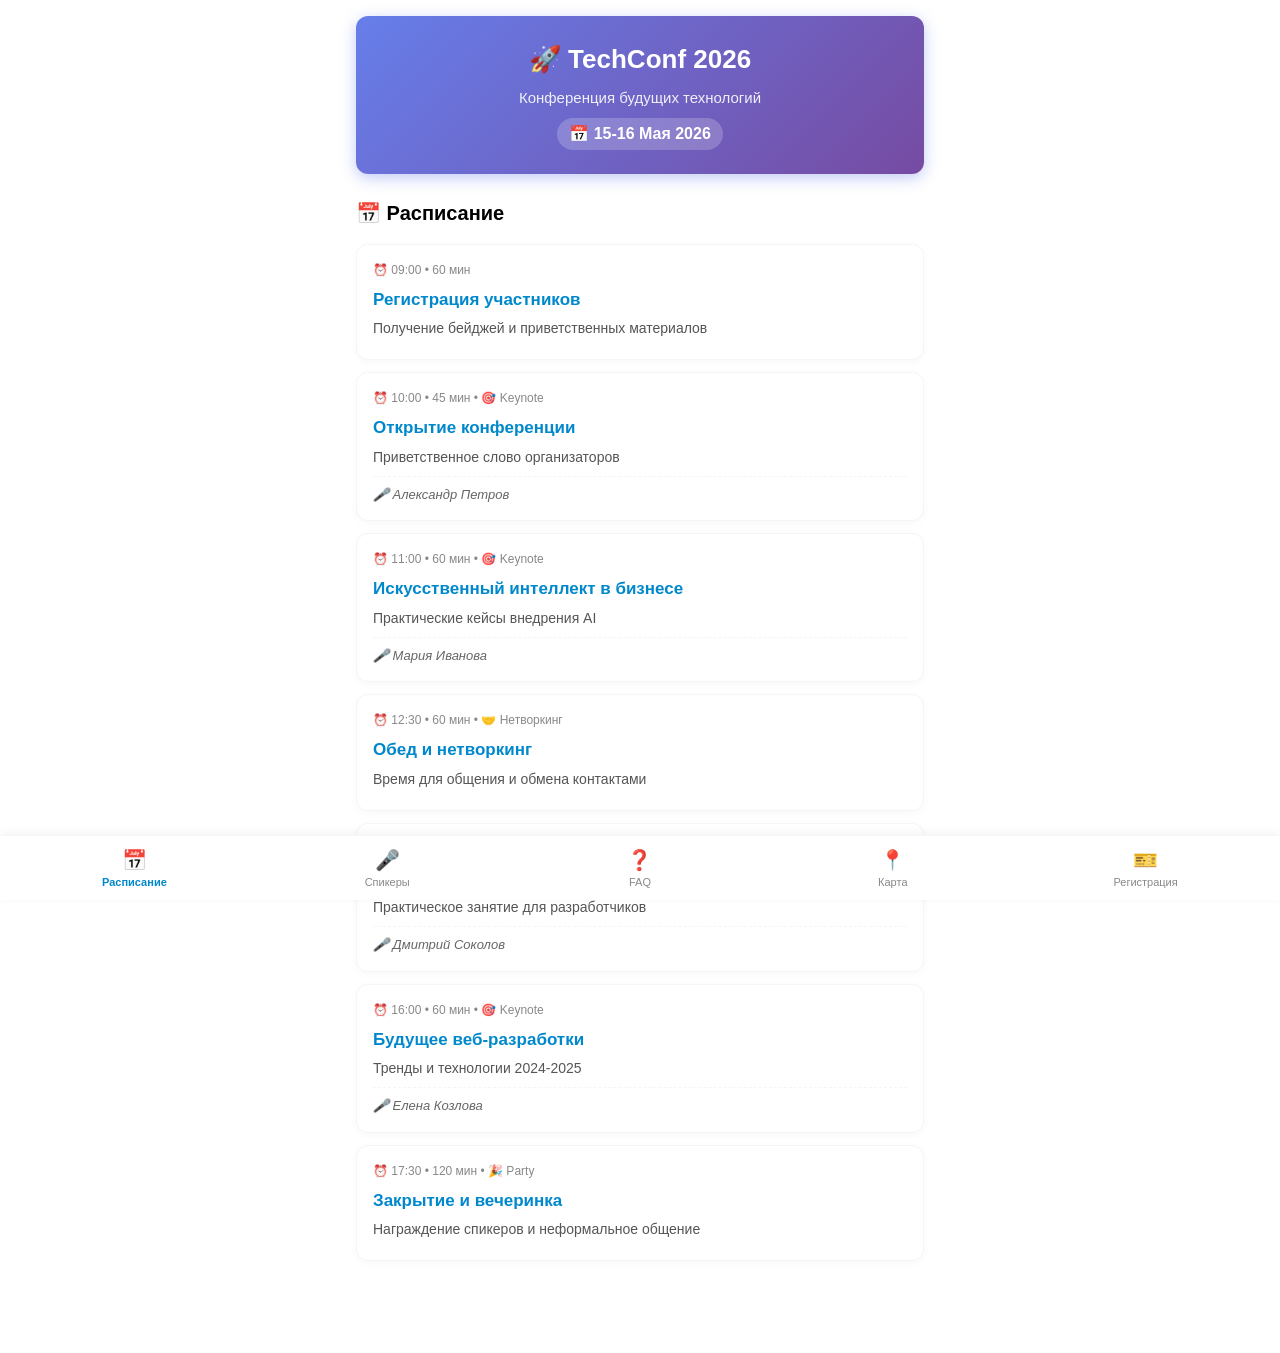
==== index.html @ 486842b1 "Add files via upload" ====
<!DOCTYPE html>
<html lang="ru">
<head>
  <meta charset="UTF-8">
  <meta name="viewport" content="width=device-width, initial-scale=1.0, maximum-scale=1.0, user-scalable=no">
  <title>TechConf 2026</title>
  <script src="https://telegram.org/js/telegram-web-app.js"></script>
  <style>
    * { margin: 0; padding: 0; box-sizing: border-box; }
    :root {
      --tg-theme-bg-color: #ffffff;
      --tg-theme-text-color: #000000;
      --primary-color: #0088cc;
      --secondary-color: #f5f5f5;
      --card-bg: #ffffff;
      --border-radius: 12px;
    }
    body {
      font-family: -apple-system, BlinkMacSystemFont, 'Segoe UI', Roboto, Helvetica, Arial, sans-serif;
      background-color: var(--tg-theme-bg-color);
      color: var(--tg-theme-text-color);
      line-height: 1.5;
      -webkit-tap-highlight-color: transparent;
    }
    .app { max-width: 600px; margin: 0 auto; padding: 16px; padding-bottom: 80px; }
    
    /* Header */
    .header {
      text-align: center; margin-bottom: 24px; padding: 24px 20px;
      background: linear-gradient(135deg, #667eea 0%, #764ba2 100%);
      border-radius: var(--border-radius); color: white;
      box-shadow: 0 4px 15px rgba(102, 126, 234, 0.4);
    }
    .header h1 { font-size: 26px; margin-bottom: 8px; font-weight: 800; }
    .header p { opacity: 0.9; font-size: 15px; }
    .header .date { margin-top: 8px; font-weight: 600; background: rgba(255,255,255,0.2); display: inline-block; padding: 4px 12px; border-radius: 20px; }

    /* Tabs Navigation */
    .tabs {
      position: fixed; bottom: 0; left: 0; right: 0;
      background: var(--card-bg);
      display: flex; justify-content: space-around;
      padding: 12px 8px;
      box-shadow: 0 -2px 10px rgba(0,0,0,0.05);
      z-index: 100;
      border-top: 1px solid var(--secondary-color);
    }
    .tab-btn {
      background: none; border: none;
      font-size: 11px; color: #888;
      display: flex; flex-direction: column; align-items: center;
      gap: 4px; cursor: pointer; flex: 1;
      transition: color 0.2s;
    }
    .tab-btn span { font-size: 20px; }
    .tab-btn.active { color: var(--primary-color); font-weight: 600; }

    /* Content */
    .tab-content { display: none; animation: fadeIn 0.3s ease; }
    .tab-content.active { display: block; }
    @keyframes fadeIn { from { opacity: 0; transform: translateY(5px); } to { opacity: 1; transform: translateY(0); } }

    /* Cards */
    .card {
      background: var(--card-bg);
      border: 1px solid var(--secondary-color);
      border-radius: var(--border-radius);
      padding: 16px; margin-bottom: 12px;
      box-shadow: 0 2px 8px rgba(0,0,0,0.03);
    }
    .card h3 { font-size: 17px; margin-bottom: 6px; color: var(--primary-color); }
    .card p { font-size: 14px; color: #555; margin-bottom: 4px; }
    .card .meta { font-size: 12px; color: #888; margin-bottom: 8px; display: flex; align-items: center; gap: 6px; }
    .card .speaker { font-style: italic; font-size: 13px; color: #666; margin-top: 8px; padding-top: 8px; border-top: 1px dashed var(--secondary-color); }

    /* Speakers */
    .speaker-card { text-align: center; padding: 20px; }
    .speaker-avatar { width: 80px; height: 80px; border-radius: 50%; margin: 0 auto 12px; object-fit: cover; border: 3px solid var(--secondary-color); }
    .speaker-card h3 { font-size: 16px; margin-bottom: 4px; }
    .speaker-card p { font-size: 13px; color: #666; }
    .speaker-card .company { font-weight: 600; color: var(--primary-color); }

    /* Form */
    .form-group { margin-bottom: 14px; }
    .form-group label { display: block; margin-bottom: 6px; font-weight: 600; font-size: 13px; }
    .form-group input, .form-group select, .form-group textarea {
      width: 100%; padding: 12px; border: 1px solid #ddd;
      border-radius: 8px; font-size: 15px; background: var(--tg-theme-bg-color); color: var(--tg-theme-text-color);
    }
    .form-group input:focus, .form-group select:focus, .form-group textarea:focus {
      outline: none; border-color: var(--primary-color);
    }
    .submit-btn {
      width: 100%; padding: 14px; background: var(--primary-color);
      color: white; border: none; border-radius: 8px;
      font-size: 16px; font-weight: 600; cursor: pointer;
      transition: opacity 0.2s;
    }
    .submit-btn:active { opacity: 0.8; }
    .submit-btn:disabled { background: #ccc; }
    .success-message {
      display: none; background: #4CAF50; color: white;
      padding: 20px; border-radius: var(--border-radius); text-align: center;
    }

    /* Map */
    .map-container { border-radius: var(--border-radius); overflow: hidden; margin-bottom: 16px; height: 250px; background: #eee; }
    .map-container iframe { width: 100%; height: 100%; border: none; }
    .action-buttons { display: grid; grid-template-columns: 1fr 1fr; gap: 10px; margin-bottom: 16px; }
    .action-btn {
      padding: 12px; background: var(--secondary-color);
      border: none; border-radius: 8px; font-size: 14px; cursor: pointer; font-weight: 500;
    }

    h2 { font-size: 20px; margin-bottom: 16px; }
    .section-title { font-size: 18px; font-weight: 700; margin: 20px 0 12px; }
  </style>
</head>
<body>
  <div class="app">
    <header class="header">
      <h1>🚀 TechConf 2026</h1>
      <p>Конференция будущих технологий</p>
      <div class="date">📅 15-16 Мая 2026</div>
    </header>

    <!-- Расписание -->
    <div id="schedule" class="tab-content active">
      <h2>📅 Расписание</h2>
      <div class="card">
        <div class="meta">⏰ 09:00 • 60 мин</div>
        <h3>Регистрация участников</h3>
        <p>Получение бейджей и приветственных материалов</p>
      </div>
      <div class="card">
        <div class="meta">⏰ 10:00 • 45 мин • 🎯 Keynote</div>
        <h3>Открытие конференции</h3>
        <p>Приветственное слово организаторов</p>
        <div class="speaker">🎤 Александр Петров</div>
      </div>
      <div class="card">
        <div class="meta">⏰ 11:00 • 60 мин • 🎯 Keynote</div>
        <h3>Искусственный интеллект в бизнесе</h3>
        <p>Практические кейсы внедрения AI</p>
        <div class="speaker">🎤 Мария Иванова</div>
      </div>
      <div class="card">
        <div class="meta">⏰ 12:30 • 60 мин • 🤝 Нетворкинг</div>
        <h3>Обед и нетворкинг</h3>
        <p>Время для общения и обмена контактами</p>
      </div>
      <div class="card">
        <div class="meta">⏰ 14:00 • 90 мин • 🛠️ Воркшоп</div>
        <h3>Воркшоп: Разработка на Python</h3>
        <p>Практическое занятие для разработчиков</p>
        <div class="speaker">🎤 Дмитрий Соколов</div>
      </div>
      <div class="card">
        <div class="meta">⏰ 16:00 • 60 мин • 🎯 Keynote</div>
        <h3>Будущее веб-разработки</h3>
        <p>Тренды и технологии 2024-2025</p>
        <div class="speaker">🎤 Елена Козлова</div>
      </div>
      <div class="card">
        <div class="meta">⏰ 17:30 • 120 мин • 🎉 Party</div>
        <h3>Закрытие и вечеринка</h3>
        <p>Награждение спикеров и неформальное общение</p>
      </div>
    </div>

    <!-- Спикеры -->
    <div id="speakers" class="tab-content">
      <h2>🎤 Спикеры</h2>
      <div class="card speaker-card">
        <img src="https://image.qwenlm.ai/public_source/0e3e1bc2-bbf8-4849-9c67-fb4a9fab40ed/113b59c77-ead5-456d-8fed-915623d8b81c.png" alt="Александр Петров" class="speaker-avatar">
        <h3>Александр Петров</h3>
        <p>CEO & Founder</p>
        <p class="company">TechVision Labs</p>
      </div>
      <div class="card speaker-card">
        <img src="https://image.qwenlm.ai/public_source/0e3e1bc2-bbf8-4849-9c67-fb4a9fab40ed/1ead6116d-849c-41d1-9463-c85533ffc70b.png" alt="Мария Иванова" class="speaker-avatar">
        <h3>Мария Иванова</h3>
        <p>Head of AI Research</p>
        <p class="company">Neural Systems Inc.</p>
      </div>
      <div class="card speaker-card">
        <img src="https://image.qwenlm.ai/public_source/0e3e1bc2-bbf8-4849-9c67-fb4a9fab40ed/17382790a-0ed1-4621-8b16-878e4d79f26f.png" alt="Дмитрий Соколов" class="speaker-avatar">
        <h3>Дмитрий Соколов</h3>
        <p>Senior Python Developer</p>
        <p class="company">CodeCraft Studio</p>
      </div>
      <div class="card speaker-card">
        <img src="https://image.qwenlm.ai/public_source/0e3e1bc2-bbf8-4849-9c67-fb4a9fab40ed/151859ff3-3254-41d7-8853-6e134895ce79.png" alt="Елена Козлова" class="speaker-avatar">
        <h3>Елена Козлова</h3>
        <p>Frontend Architect</p>
        <p class="company">WebFlow Technologies</p>
      </div>
    </div>

    <!-- FAQ -->
    <div id="faq" class="tab-content">
      <h2>❓ FAQ</h2>
      <div class="card">
        <h3>Как зарегистрироваться?</h3>
        <p>Регистрация доступна через бота. Заполните форму в разделе "Регистрация" и оплатите билет.</p>
      </div>
      <div class="card">
        <h3>Можно ли получить сертификат?</h3>
        <p>Да, сертификаты отправляются на email в течение 3 дней после мероприятия.</p>
      </div>
      <div class="card">
        <h3>Будет ли онлайн-трансляция?</h3>
        <p>Да, ключевые доклады транслируются. Ссылка будет в личном кабинете.</p>
      </div>
      <div class="card">
        <h3>Предусмотрено ли питание?</h3>
        <p>Да, включены кофе-брейки, обед и вечерний фуршет.</p>
      </div>
      <div class="card">
        <h3>Можно ли вернуть билет?</h3>
        <p>Возврат возможен за 7 дней до начала с удержанием 10% комиссии.</p>
      </div>
      <div class="card">
        <h3>Где парковка?</h3>
        <p>Платная парковка 200 руб/час. Рекомендуем метро "Технологическая".</p>
      </div>
    </div>

    <!-- Карта -->
    <div id="map" class="tab-content">
      <h2>📍 Карта</h2>
      <div class="map-container">
        <iframe src="https://yandex.ru/map-widget/v1/?ll=37.617635%2C55.755814&z=10&text=Москва%20ул%20Инновационная%2015"></iframe>
      </div>
      <div class="card">
        <h3>🏢 Конференц-центр "ТехноПарк"</h3>
        <p>г. Москва, ул. Инновационная, д. 15, корпус 3</p>
        <div class="action-buttons">
          <button class="action-btn" onclick="window.open('https://yandex.ru/maps/?text=Москва+ул+Инновационная+15')">🗺️ Маршрут</button>
          <button class="action-btn" onclick="copyAddress()">📋 Копировать</button>
        </div>
        <div class="section-title">🚇 Как добраться</div>
        <p>🚇 Метро: "Технологическая", выход 3 (5 мин пешком)</p>
        <p>🚌 Автобус: 125, 234, 456 до ост. "ТехноПарк"</p>
        <p>🚕 Такси: зона высадки у главного входа</p>
        <p>🚲 Велосипед: велопарковка у входа</p>
      </div>
    </div>

    <!-- Регистрация -->
    <div id="register" class="tab-content">
      <h2>🎫 Регистрация</h2>
      <div class="card">
        <div class="form-group">
          <label>ФИО *</label>
          <input type="text" id="name" placeholder="Иванов Иван Иванович">
        </div>
        <div class="form-group">
          <label>Email *</label>
          <input type="email" id="email" placeholder="example@mail.ru">
        </div>
        <div class="form-group">
          <label>Телефон *</label>
          <input type="tel" id="phone" placeholder="+7 (999) 000-00-00">
        </div>
        <div class="form-group">
          <label>Тип билета *</label>
          <select id="ticketType">
            <option value="">Выберите тип</option>
            <option value="online">Онлайн - Бесплатно</option>
            <option value="standard">Стандарт - 5 000 ₽</option>
            <option value="vip">VIP - 15 000 ₽</option>
          </select>
        </div>
        <div class="form-group">
          <label>Компания</label>
          <input type="text" id="company" placeholder="Название компании">
        </div>
        <div class="form-group">
          <label>Должность</label>
          <input type="text" id="position" placeholder="Ваша должность">
        </div>
        <div class="form-group">
          <label>Пищевые ограничения</label>
          <textarea id="dietary" rows="2" placeholder="Вегетарианское, без глютена..."></textarea>
        </div>
        <button class="submit-btn" onclick="submitRegistration()">📤 Отправить заявку</button>
      </div>
      <div class="success-message" id="successMessage">
        <h3>✅ Заявка отправлена!</h3>
        <p>Мы свяжемся с вами в ближайшее время.</p>
      </div>
    </div>

    <!-- Навигация -->
    <nav class="tabs">
      <button class="tab-btn active" onclick="showTab('schedule')"><span>📅</span>Расписание</button>
      <button class="tab-btn" onclick="showTab('speakers')"><span>🎤</span>Спикеры</button>
      <button class="tab-btn" onclick="showTab('faq')"><span>❓</span>FAQ</button>
      <button class="tab-btn" onclick="showTab('map')"><span>📍</span>Карта</button>
      <button class="tab-btn" onclick="showTab('register')"><span>🎫</span>Регистрация</button>
    </nav>
  </div>

  <script>
    const tg = window.Telegram.WebApp;
    tg.ready();
    tg.expand();

    function showTab(tabId) {
      document.querySelectorAll('.tab-content').forEach(tab => tab.classList.remove('active'));
      document.querySelectorAll('.tab-btn').forEach(btn => btn.classList.remove('active'));
      document.getElementById(tabId).classList.add('active');
      event.currentTarget.classList.add('active');
    }

    function copyAddress() {
      navigator.clipboard.writeText('г. Москва, ул. Инновационная, д. 15, корпус 3');
      tg.showAlert('Адрес скопирован!');
    }

    async function submitRegistration() {
      const name = document.getElementById('name').value;
      const email = document.getElementById('email').value;
      const phone = document.getElementById('phone').value;
      const ticketType = document.getElementById('ticketType').value;

      if (!name || !email || !phone || !ticketType) {
        tg.showAlert('Заполните обязательные поля!');
        return;
      }

      const btn = document.querySelector('.submit-btn');
      btn.disabled = true;
      btn.textContent = '⏳ Отправка...';

      const data = {
        action: 'registration',
        name, email, phone, ticketType,
        company: document.getElementById('company').value,
        position: document.getElementById('position').value,
        dietary: document.getElementById('dietary').value,
        telegram_id: tg.initDataUnsafe?.user?.id || 'unknown',
        telegram_username: tg.initDataUnsafe?.user?.username || 'unknown'
      };

      try {
        const response = await fetch('/api/submit', {
          method: 'POST',
          headers: { 'Content-Type': 'application/json' },
          body: JSON.stringify(data)
        });

        if (response.ok) {
          document.querySelector('.card').style.display = 'none';
          document.getElementById('successMessage').style.display = 'block';
          tg.showAlert('Заявка успешно отправлена!');
        } else {
          throw new Error('Ошибка');
        }
      } catch (error) {
        tg.showAlert('Ошибка отправки. Попробуйте позже.');
        btn.disabled = false;
        btn.textContent = '📤 Отправить заявку';
      }
    }
  </script>
</body>
</html>
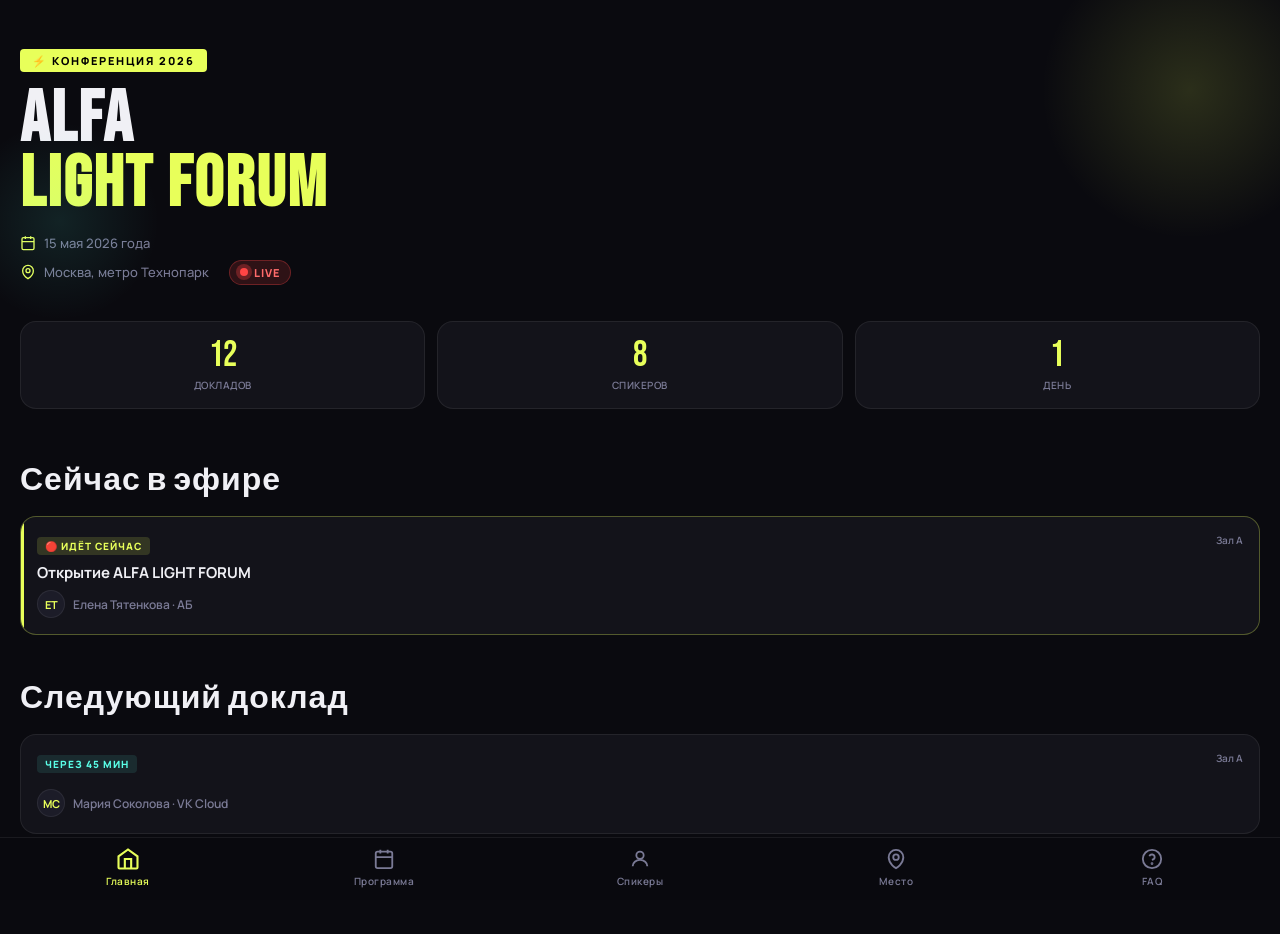
==== commit 13d0ffdc: "1" ====
--- a/index.html
+++ b/index.html
@@ -1,369 +1,1748 @@
-<!DOCTYPE html>
+<!doctype html>
 <html lang="ru">
-<head>
-  <meta charset="UTF-8">
-  <meta name="viewport" content="width=device-width, initial-scale=1.0, maximum-scale=1.0, user-scalable=no">
-  <title>TechConf 2026</title>
-  <script src="https://telegram.org/js/telegram-web-app.js"></script>
-  <style>
-    * { margin: 0; padding: 0; box-sizing: border-box; }
-    :root {
-      --tg-theme-bg-color: #ffffff;
-      --tg-theme-text-color: #000000;
-      --primary-color: #0088cc;
-      --secondary-color: #f5f5f5;
-      --card-bg: #ffffff;
-      --border-radius: 12px;
-    }
-    body {
-      font-family: -apple-system, BlinkMacSystemFont, 'Segoe UI', Roboto, Helvetica, Arial, sans-serif;
-      background-color: var(--tg-theme-bg-color);
-      color: var(--tg-theme-text-color);
-      line-height: 1.5;
-      -webkit-tap-highlight-color: transparent;
-    }
-    .app { max-width: 600px; margin: 0 auto; padding: 16px; padding-bottom: 80px; }
-    
-    /* Header */
-    .header {
-      text-align: center; margin-bottom: 24px; padding: 24px 20px;
-      background: linear-gradient(135deg, #667eea 0%, #764ba2 100%);
-      border-radius: var(--border-radius); color: white;
-      box-shadow: 0 4px 15px rgba(102, 126, 234, 0.4);
-    }
-    .header h1 { font-size: 26px; margin-bottom: 8px; font-weight: 800; }
-    .header p { opacity: 0.9; font-size: 15px; }
-    .header .date { margin-top: 8px; font-weight: 600; background: rgba(255,255,255,0.2); display: inline-block; padding: 4px 12px; border-radius: 20px; }
-
-    /* Tabs Navigation */
-    .tabs {
-      position: fixed; bottom: 0; left: 0; right: 0;
-      background: var(--card-bg);
-      display: flex; justify-content: space-around;
-      padding: 12px 8px;
-      box-shadow: 0 -2px 10px rgba(0,0,0,0.05);
-      z-index: 100;
-      border-top: 1px solid var(--secondary-color);
-    }
-    .tab-btn {
-      background: none; border: none;
-      font-size: 11px; color: #888;
-      display: flex; flex-direction: column; align-items: center;
-      gap: 4px; cursor: pointer; flex: 1;
-      transition: color 0.2s;
-    }
-    .tab-btn span { font-size: 20px; }
-    .tab-btn.active { color: var(--primary-color); font-weight: 600; }
-
-    /* Content */
-    .tab-content { display: none; animation: fadeIn 0.3s ease; }
-    .tab-content.active { display: block; }
-    @keyframes fadeIn { from { opacity: 0; transform: translateY(5px); } to { opacity: 1; transform: translateY(0); } }
-
-    /* Cards */
-    .card {
-      background: var(--card-bg);
-      border: 1px solid var(--secondary-color);
-      border-radius: var(--border-radius);
-      padding: 16px; margin-bottom: 12px;
-      box-shadow: 0 2px 8px rgba(0,0,0,0.03);
-    }
-    .card h3 { font-size: 17px; margin-bottom: 6px; color: var(--primary-color); }
-    .card p { font-size: 14px; color: #555; margin-bottom: 4px; }
-    .card .meta { font-size: 12px; color: #888; margin-bottom: 8px; display: flex; align-items: center; gap: 6px; }
-    .card .speaker { font-style: italic; font-size: 13px; color: #666; margin-top: 8px; padding-top: 8px; border-top: 1px dashed var(--secondary-color); }
-
-    /* Speakers */
-    .speaker-card { text-align: center; padding: 20px; }
-    .speaker-avatar { width: 80px; height: 80px; border-radius: 50%; margin: 0 auto 12px; object-fit: cover; border: 3px solid var(--secondary-color); }
-    .speaker-card h3 { font-size: 16px; margin-bottom: 4px; }
-    .speaker-card p { font-size: 13px; color: #666; }
-    .speaker-card .company { font-weight: 600; color: var(--primary-color); }
-
-    /* Form */
-    .form-group { margin-bottom: 14px; }
-    .form-group label { display: block; margin-bottom: 6px; font-weight: 600; font-size: 13px; }
-    .form-group input, .form-group select, .form-group textarea {
-      width: 100%; padding: 12px; border: 1px solid #ddd;
-      border-radius: 8px; font-size: 15px; background: var(--tg-theme-bg-color); color: var(--tg-theme-text-color);
-    }
-    .form-group input:focus, .form-group select:focus, .form-group textarea:focus {
-      outline: none; border-color: var(--primary-color);
-    }
-    .submit-btn {
-      width: 100%; padding: 14px; background: var(--primary-color);
-      color: white; border: none; border-radius: 8px;
-      font-size: 16px; font-weight: 600; cursor: pointer;
-      transition: opacity 0.2s;
-    }
-    .submit-btn:active { opacity: 0.8; }
-    .submit-btn:disabled { background: #ccc; }
-    .success-message {
-      display: none; background: #4CAF50; color: white;
-      padding: 20px; border-radius: var(--border-radius); text-align: center;
-    }
-
-    /* Map */
-    .map-container { border-radius: var(--border-radius); overflow: hidden; margin-bottom: 16px; height: 250px; background: #eee; }
-    .map-container iframe { width: 100%; height: 100%; border: none; }
-    .action-buttons { display: grid; grid-template-columns: 1fr 1fr; gap: 10px; margin-bottom: 16px; }
-    .action-btn {
-      padding: 12px; background: var(--secondary-color);
-      border: none; border-radius: 8px; font-size: 14px; cursor: pointer; font-weight: 500;
-    }
-
-    h2 { font-size: 20px; margin-bottom: 16px; }
-    .section-title { font-size: 18px; font-weight: 700; margin: 20px 0 12px; }
-  </style>
-</head>
-<body>
-  <div class="app">
-    <header class="header">
-      <h1>🚀 TechConf 2026</h1>
-      <p>Конференция будущих технологий</p>
-      <div class="date">📅 15-16 Мая 2026</div>
-    </header>
-
-    <!-- Расписание -->
-    <div id="schedule" class="tab-content active">
-      <h2>📅 Расписание</h2>
-      <div class="card">
-        <div class="meta">⏰ 09:00 • 60 мин</div>
-        <h3>Регистрация участников</h3>
-        <p>Получение бейджей и приветственных материалов</p>
+  <head>
+    <meta charset="UTF-8" />
+    <meta
+      name="viewport"
+      content="width=device-width, initial-scale=1.0, maximum-scale=1.0, user-scalable=no"
+    />
+    <title>AlForum 2026</title>
+    <script src="https://telegram.org/js/telegram-web-app.js"></script>
+    <link
+      href="https://fonts.googleapis.com/css2?family=Bebas+Neue&family=Manrope:wght@300;400;500;600;700;800&display=swap"
+      rel="stylesheet"
+    />
+    <style>
+      :root {
+        --bg: #0a0a0f;
+        --surface: #13131a;
+        --surface2: #1c1c28;
+        --accent: #e8ff5a;
+        --accent2: #5affe8;
+        --text: #f0f0f5;
+        --muted: #7a7a95;
+        --border: rgba(255, 255, 255, 0.07);
+        --radius: 16px;
+      }
+
+      * {
+        margin: 0;
+        padding: 0;
+        box-sizing: border-box;
+        -webkit-tap-highlight-color: transparent;
+      }
+
+      body {
+        font-family: "Manrope", sans-serif;
+        background: var(--bg);
+        color: var(--text);
+        min-height: 100vh;
+        overflow-x: hidden;
+      }
+
+      /* NAV */
+      .nav {
+        position: fixed;
+        bottom: 0;
+        left: 0;
+        right: 0;
+        background: rgba(10, 10, 15, 0.95);
+        backdrop-filter: blur(20px);
+        border-top: 1px solid var(--border);
+        display: flex;
+        z-index: 100;
+        padding-bottom: env(safe-area-inset-bottom);
+      }
+      .nav-btn {
+        flex: 1;
+        display: flex;
+        flex-direction: column;
+        align-items: center;
+        gap: 4px;
+        padding: 10px 0 12px;
+        background: none;
+        border: none;
+        color: var(--muted);
+        font-family: "Manrope", sans-serif;
+        font-size: 10px;
+        font-weight: 600;
+        letter-spacing: 0.5px;
+        cursor: pointer;
+        transition: color 0.2s;
+      }
+      .nav-btn.active {
+        color: var(--accent);
+      }
+      .nav-btn svg {
+        width: 22px;
+        height: 22px;
+        transition: transform 0.2s;
+      }
+      .nav-btn.active svg {
+        transform: scale(1.15);
+      }
+
+      /* PAGES */
+      .page {
+        display: none;
+        padding-bottom: 80px;
+        min-height: 100vh;
+      }
+      .page.active {
+        display: block;
+      }
+
+      /* HERO */
+      .hero {
+        position: relative;
+        padding: 48px 20px 36px;
+        overflow: hidden;
+      }
+      .hero::before {
+        content: "";
+        position: absolute;
+        top: -60px;
+        right: -60px;
+        width: 300px;
+        height: 300px;
+        background: radial-gradient(
+          circle,
+          rgba(232, 255, 90, 0.15) 0%,
+          transparent 70%
+        );
+        pointer-events: none;
+      }
+      .hero::after {
+        content: "";
+        position: absolute;
+        bottom: 0;
+        left: -40px;
+        width: 200px;
+        height: 200px;
+        background: radial-gradient(
+          circle,
+          rgba(90, 255, 232, 0.1) 0%,
+          transparent 70%
+        );
+        pointer-events: none;
+      }
+      .hero-label {
+        display: inline-block;
+        background: var(--accent);
+        color: #000;
+        font-size: 11px;
+        font-weight: 800;
+        letter-spacing: 2px;
+        text-transform: uppercase;
+        padding: 4px 12px;
+        border-radius: 4px;
+        margin-bottom: 16px;
+      }
+      .hero h1 {
+        font-family: "Bebas Neue", sans-serif;
+        font-size: 72px;
+        line-height: 0.9;
+        letter-spacing: 2px;
+        color: var(--text);
+        margin-bottom: 16px;
+      }
+      .hero h1 span {
+        color: var(--accent);
+      }
+      .hero-meta {
+        display: flex;
+        flex-direction: column;
+        gap: 8px;
+      }
+      .hero-meta-item {
+        display: flex;
+        align-items: center;
+        gap: 8px;
+        color: var(--muted);
+        font-size: 13px;
+        font-weight: 500;
+      }
+      .hero-meta-item svg {
+        color: var(--accent);
+        flex-shrink: 0;
+      }
+
+      .stats-row {
+        display: grid;
+        grid-template-columns: repeat(3, 1fr);
+        gap: 12px;
+        padding: 0 20px 28px;
+      }
+      .stat-card {
+        background: var(--surface);
+        border: 1px solid var(--border);
+        border-radius: var(--radius);
+        padding: 16px 12px;
+        text-align: center;
+      }
+      .stat-num {
+        font-family: "Bebas Neue", sans-serif;
+        font-size: 36px;
+        color: var(--accent);
+        line-height: 1;
+      }
+      .stat-label {
+        font-size: 10px;
+        font-weight: 600;
+        color: var(--muted);
+        text-transform: uppercase;
+        letter-spacing: 0.5px;
+        margin-top: 4px;
+      }
+
+      /* SECTION HEADERS */
+      .section-head {
+        padding: 24px 20px 16px;
+        display: flex;
+        align-items: baseline;
+        gap: 12px;
+      }
+      .section-head h2 {
+        font-family: "Bebas Neue", sans-serif;
+        font-size: 32px;
+        letter-spacing: 1px;
+      }
+      .section-head span {
+        font-size: 12px;
+        font-weight: 600;
+        color: var(--muted);
+        text-transform: uppercase;
+        letter-spacing: 1px;
+      }
+
+      /* SCHEDULE */
+      .day-tabs {
+        display: flex;
+        gap: 8px;
+        padding: 0 20px 20px;
+        overflow-x: auto;
+        scrollbar-width: none;
+      }
+      .day-tab {
+        flex-shrink: 0;
+        padding: 8px 20px;
+        border-radius: 40px;
+        border: 1px solid var(--border);
+        background: var(--surface);
+        color: var(--muted);
+        font-family: "Manrope", sans-serif;
+        font-size: 13px;
+        font-weight: 700;
+        cursor: pointer;
+        transition: all 0.2s;
+      }
+      .day-tab.active {
+        background: var(--accent);
+        border-color: var(--accent);
+        color: #000;
+      }
+
+      .schedule-list {
+        padding: 0 20px;
+      }
+      .schedule-day {
+        display: none;
+      }
+      .schedule-day.active {
+        display: block;
+      }
+
+      .time-slot {
+        display: grid;
+        grid-template-columns: 60px 1fr;
+        gap: 0 16px;
+        margin-bottom: 8px;
+      }
+      .time-col {
+        display: flex;
+        flex-direction: column;
+        align-items: center;
+        padding-top: 20px;
+      }
+      .time-text {
+        font-size: 11px;
+        font-weight: 700;
+        color: var(--muted);
+        white-space: nowrap;
+      }
+      .time-line {
+        flex: 1;
+        width: 1px;
+        background: var(--border);
+        margin-top: 8px;
+        min-height: 20px;
+      }
+      .time-dot {
+        width: 8px;
+        height: 8px;
+        border-radius: 50%;
+        background: var(--accent);
+        margin-top: 6px;
+        flex-shrink: 0;
+      }
+
+      .event-card {
+        background: var(--surface);
+        border: 1px solid var(--border);
+        border-radius: var(--radius);
+        padding: 16px;
+        position: relative;
+        overflow: hidden;
+        transition:
+          transform 0.2s,
+          border-color 0.2s;
+      }
+      .event-card:active {
+        transform: scale(0.98);
+      }
+      .event-card.keynote {
+        border-color: rgba(232, 255, 90, 0.3);
+      }
+      .event-card.keynote::before {
+        content: "";
+        position: absolute;
+        left: 0;
+        top: 0;
+        bottom: 0;
+        width: 3px;
+        background: var(--accent);
+      }
+      .event-card.break {
+        background: transparent;
+        border-style: dashed;
+      }
+      .event-tag {
+        display: inline-block;
+        font-size: 10px;
+        font-weight: 800;
+        letter-spacing: 1px;
+        text-transform: uppercase;
+        padding: 2px 8px;
+        border-radius: 4px;
+        margin-bottom: 8px;
+      }
+      .tag-keynote {
+        background: rgba(232, 255, 90, 0.15);
+        color: var(--accent);
+      }
+      .tag-talk {
+        background: rgba(90, 255, 232, 0.1);
+        color: var(--accent2);
+      }
+      .tag-break {
+        background: rgba(255, 255, 255, 0.05);
+        color: var(--muted);
+      }
+      .tag-workshop {
+        background: rgba(180, 90, 255, 0.15);
+        color: #c47aff;
+      }
+      .event-title {
+        font-size: 15px;
+        font-weight: 700;
+        line-height: 1.3;
+        margin-bottom: 8px;
+      }
+      .event-speaker {
+        display: flex;
+        align-items: center;
+        gap: 8px;
+      }
+      .speaker-ava {
+        width: 28px;
+        height: 28px;
+        border-radius: 50%;
+        object-fit: cover;
+        border: 1.5px solid var(--border);
+      }
+      .speaker-ava-placeholder {
+        width: 28px;
+        height: 28px;
+        border-radius: 50%;
+        background: var(--surface2);
+        border: 1.5px solid var(--border);
+        display: flex;
+        align-items: center;
+        justify-content: center;
+        font-size: 11px;
+        font-weight: 700;
+        color: var(--accent);
+      }
+      .speaker-name {
+        font-size: 12px;
+        color: var(--muted);
+        font-weight: 600;
+      }
+      .event-room {
+        position: absolute;
+        top: 16px;
+        right: 16px;
+        font-size: 10px;
+        color: var(--muted);
+        font-weight: 600;
+      }
+
+      /* SPEAKERS */
+      .speakers-grid {
+        display: grid;
+        grid-template-columns: 1fr 1fr;
+        gap: 12px;
+        padding: 0 20px;
+      }
+      .speaker-card {
+        background: var(--surface);
+        border: 1px solid var(--border);
+        border-radius: var(--radius);
+        padding: 20px 16px;
+        text-align: center;
+        transition:
+          transform 0.2s,
+          border-color 0.2s;
+        cursor: pointer;
+      }
+      .speaker-card:active {
+        transform: scale(0.97);
+      }
+      .speaker-card.featured {
+        grid-column: span 2;
+        display: flex;
+        align-items: center;
+        gap: 20px;
+        text-align: left;
+        border-color: rgba(232, 255, 90, 0.2);
+        background: linear-gradient(
+          135deg,
+          var(--surface) 0%,
+          rgba(232, 255, 90, 0.05) 100%
+        );
+      }
+      .speaker-photo {
+        width: 80px;
+        height: 80px;
+        border-radius: 50%;
+        object-fit: cover;
+        border: 2px solid var(--border);
+        background: var(--surface2);
+        display: flex;
+        align-items: center;
+        justify-content: center;
+        font-family: "Bebas Neue", sans-serif;
+        font-size: 28px;
+        color: var(--accent);
+        flex-shrink: 0;
+      }
+      .speaker-card.featured .speaker-photo {
+        width: 90px;
+        height: 90px;
+      }
+      .speaker-badge {
+        display: inline-block;
+        font-size: 10px;
+        font-weight: 800;
+        letter-spacing: 1px;
+        text-transform: uppercase;
+        color: var(--accent);
+        margin-bottom: 8px;
+      }
+      .speaker-card-name {
+        font-size: 15px;
+        font-weight: 800;
+        margin-bottom: 4px;
+        line-height: 1.2;
+      }
+      .speaker-card-role {
+        font-size: 11px;
+        color: var(--muted);
+        font-weight: 500;
+        line-height: 1.4;
+        margin-bottom: 10px;
+      }
+      .speaker-card.featured .speaker-card-name {
+        font-size: 18px;
+      }
+      .speaker-topics {
+        display: flex;
+        flex-wrap: wrap;
+        gap: 4px;
+        justify-content: center;
+      }
+      .speaker-card.featured .speaker-topics {
+        justify-content: flex-start;
+      }
+      .topic-pill {
+        background: var(--surface2);
+        border: 1px solid var(--border);
+        color: var(--muted);
+        font-size: 10px;
+        font-weight: 600;
+        padding: 3px 8px;
+        border-radius: 20px;
+      }
+
+      /* MAP */
+      .map-container {
+        margin: 0 20px;
+        border-radius: var(--radius);
+        overflow: hidden;
+        border: 1px solid var(--border);
+        background: var(--surface);
+      }
+      .map-visual {
+        width: 100%;
+        height: 220px;
+        background: #1a1f2e;
+        position: relative;
+        overflow: hidden;
+        display: flex;
+        align-items: center;
+        justify-content: center;
+      }
+      .map-svg {
+        width: 100%;
+        height: 100%;
+      }
+      .map-info {
+        padding: 20px;
+      }
+      .venue-name {
+        font-family: "Bebas Neue", sans-serif;
+        font-size: 28px;
+        letter-spacing: 1px;
+        margin-bottom: 6px;
+      }
+      .venue-address {
+        font-size: 13px;
+        color: var(--muted);
+        font-weight: 500;
+        line-height: 1.5;
+        margin-bottom: 16px;
+      }
+      .transport-grid {
+        display: grid;
+        grid-template-columns: 1fr 1fr;
+        gap: 10px;
+        margin-bottom: 16px;
+      }
+      .transport-item {
+        background: var(--surface2);
+        border-radius: 12px;
+        padding: 12px;
+        border: 1px solid var(--border);
+      }
+      .transport-icon {
+        font-size: 20px;
+        margin-bottom: 6px;
+      }
+      .transport-title {
+        font-size: 12px;
+        font-weight: 700;
+        margin-bottom: 4px;
+      }
+      .transport-desc {
+        font-size: 11px;
+        color: var(--muted);
+        line-height: 1.4;
+      }
+      .map-btn {
+        display: flex;
+        align-items: center;
+        justify-content: center;
+        gap: 8px;
+        width: 100%;
+        padding: 14px;
+        background: var(--accent);
+        color: #000;
+        border: none;
+        border-radius: 12px;
+        font-family: "Manrope", sans-serif;
+        font-size: 14px;
+        font-weight: 800;
+        cursor: pointer;
+        transition: opacity 0.2s;
+      }
+      .map-btn:active {
+        opacity: 0.85;
+      }
+
+      /* FAQ */
+      .faq-list {
+        padding: 0 20px;
+      }
+      .faq-item {
+        background: var(--surface);
+        border: 1px solid var(--border);
+        border-radius: var(--radius);
+        margin-bottom: 10px;
+        overflow: hidden;
+        transition: border-color 0.2s;
+      }
+      .faq-item.open {
+        border-color: rgba(232, 255, 90, 0.25);
+      }
+      .faq-q {
+        width: 100%;
+        display: flex;
+        justify-content: space-between;
+        align-items: center;
+        gap: 12px;
+        padding: 18px 20px;
+        background: none;
+        border: none;
+        color: var(--text);
+        font-family: "Manrope", sans-serif;
+        font-size: 14px;
+        font-weight: 700;
+        text-align: left;
+        cursor: pointer;
+        line-height: 1.4;
+      }
+      .faq-icon {
+        width: 24px;
+        height: 24px;
+        border-radius: 50%;
+        background: var(--surface2);
+        display: flex;
+        align-items: center;
+        justify-content: center;
+        flex-shrink: 0;
+        transition:
+          background 0.2s,
+          transform 0.3s;
+        font-size: 14px;
+        color: var(--accent);
+      }
+      .faq-item.open .faq-icon {
+        transform: rotate(45deg);
+        background: var(--accent);
+        color: #000;
+      }
+      .faq-a {
+        max-height: 0;
+        overflow: hidden;
+        transition:
+          max-height 0.35s ease,
+          padding 0.2s;
+      }
+      .faq-item.open .faq-a {
+        max-height: 300px;
+      }
+      .faq-a-inner {
+        padding: 0 20px 18px;
+        font-size: 13px;
+        color: var(--muted);
+        line-height: 1.65;
+        font-weight: 500;
+      }
+
+      /* PULSE dot */
+      .pulse-dot {
+        display: inline-block;
+        width: 8px;
+        height: 8px;
+        background: #ff4545;
+        border-radius: 50%;
+        margin-right: 6px;
+        position: relative;
+      }
+      .pulse-dot::after {
+        content: "";
+        position: absolute;
+        inset: -4px;
+        border-radius: 50%;
+        background: rgba(255, 69, 69, 0.3);
+        animation: pulse 1.5s ease-out infinite;
+      }
+      @keyframes pulse {
+        0% {
+          opacity: 1;
+          transform: scale(0.8);
+        }
+        100% {
+          opacity: 0;
+          transform: scale(2);
+        }
+      }
+
+      .live-badge {
+        display: inline-flex;
+        align-items: center;
+        background: rgba(255, 69, 69, 0.15);
+        border: 1px solid rgba(255, 69, 69, 0.3);
+        border-radius: 20px;
+        padding: 4px 10px;
+        font-size: 11px;
+        font-weight: 800;
+        color: #ff6b6b;
+        letter-spacing: 1px;
+        text-transform: uppercase;
+        margin-left: 12px;
+      }
+
+      /* Page load animation */
+      @keyframes fadeUp {
+        from {
+          opacity: 0;
+          transform: translateY(16px);
+        }
+        to {
+          opacity: 1;
+          transform: translateY(0);
+        }
+      }
+      .page.active > * {
+        animation: fadeUp 0.4s ease both;
+      }
+      .page.active > *:nth-child(2) {
+        animation-delay: 0.06s;
+      }
+      .page.active > *:nth-child(3) {
+        animation-delay: 0.12s;
+      }
+      .page.active > *:nth-child(4) {
+        animation-delay: 0.18s;
+      }
+
+      .scrollbar-hide {
+        scrollbar-width: none;
+      }
+      .scrollbar-hide::-webkit-scrollbar {
+        display: none;
+      }
+
+      .empty-note {
+        text-align: center;
+        padding: 40px 20px;
+        color: var(--muted);
+        font-size: 13px;
+      }
+    </style>
+  </head>
+  <body>
+    <!-- PAGE: HOME -->
+    <div class="page active" id="page-home">
+      <div class="hero">
+        <div class="hero-label">⚡ Конференция 2026</div>
+        <h1>ALFA<br /><span>LIGHT FORUM</span></h1>
+        <div class="hero-meta">
+          <div class="hero-meta-item">
+            <svg
+              width="16"
+              height="16"
+              fill="none"
+              stroke="currentColor"
+              stroke-width="2"
+              viewBox="0 0 24 24"
+            >
+              <rect x="3" y="4" width="18" height="18" rx="2" />
+              <path d="M16 2v4M8 2v4M3 10h18" />
+            </svg>
+            15 мая 2026 года
+          </div>
+          <div class="hero-meta-item">
+            <svg
+              width="16"
+              height="16"
+              fill="none"
+              stroke="currentColor"
+              stroke-width="2"
+              viewBox="0 0 24 24"
+            >
+              <path
+                d="M12 22s-8-4.5-8-11.8A8 8 0 0 1 12 2a8 8 0 0 1 8 8.2c0 7.3-8 11.8-8 11.8z"
+              />
+              <circle cx="12" cy="10" r="3" />
+            </svg>
+            Москва, метро Технопарк
+            <span class="live-badge"><span class="pulse-dot"></span>Live</span>
+          </div>
+        </div>
       </div>
-      <div class="card">
-        <div class="meta">⏰ 10:00 • 45 мин • 🎯 Keynote</div>
-        <h3>Открытие конференции</h3>
-        <p>Приветственное слово организаторов</p>
-        <div class="speaker">🎤 Александр Петров</div>
+
+      <div class="stats-row">
+        <div class="stat-card">
+          <div class="stat-num">12</div>
+          <div class="stat-label">Докладов</div>
+        </div>
+        <div class="stat-card">
+          <div class="stat-num">8</div>
+          <div class="stat-label">Спикеров</div>
+        </div>
+        <div class="stat-card">
+          <div class="stat-num">1</div>
+          <div class="stat-label">День</div>
+        </div>
       </div>
-      <div class="card">
-        <div class="meta">⏰ 11:00 • 60 мин • 🎯 Keynote</div>
-        <h3>Искусственный интеллект в бизнесе</h3>
-        <p>Практические кейсы внедрения AI</p>
-        <div class="speaker">🎤 Мария Иванова</div>
+
+      <div class="section-head">
+        <h2>Сейчас в эфире</h2>
       </div>
-      <div class="card">
-        <div class="meta">⏰ 12:30 • 60 мин • 🤝 Нетворкинг</div>
-        <h3>Обед и нетворкинг</h3>
-        <p>Время для общения и обмена контактами</p>
+      <div style="padding: 0 20px 20px">
+        <div class="event-card keynote">
+          <span class="event-tag tag-keynote">🔴 Идёт сейчас</span>
+          <div class="event-room">Зал A</div>
+          <div class="event-title">Открытие ALFA LIGHT FORUM</div>
+          <div class="event-speaker">
+            <div class="speaker-ava-placeholder">ЕТ</div>
+            <span class="speaker-name">Елена Тятенкова · АБ</span>
+          </div>
+        </div>
       </div>
-      <div class="card">
-        <div class="meta">⏰ 14:00 • 90 мин • 🛠️ Воркшоп</div>
-        <h3>Воркшоп: Разработка на Python</h3>
-        <p>Практическое занятие для разработчиков</p>
-        <div class="speaker">🎤 Дмитрий Соколов</div>
+
+      <div class="section-head">
+        <h2>Следующий доклад</h2>
       </div>
-      <div class="card">
-        <div class="meta">⏰ 16:00 • 60 мин • 🎯 Keynote</div>
-        <h3>Будущее веб-разработки</h3>
-        <p>Тренды и технологии 2024-2025</p>
-        <div class="speaker">🎤 Елена Козлова</div>
-      </div>
-      <div class="card">
-        <div class="meta">⏰ 17:30 • 120 мин • 🎉 Party</div>
-        <h3>Закрытие и вечеринка</h3>
-        <p>Награждение спикеров и неформальное общение</p>
+      <div style="padding: 0 20px 20px">
+        <div class="event-card">
+          <span class="event-tag tag-talk">через 45 мин</span>
+          <div class="event-room">Зал А</div>
+          <div class="event-title"></div>
+          <div class="event-speaker">
+            <div class="speaker-ava-placeholder">МС</div>
+            <span class="speaker-name">Мария Соколова · VK Cloud</span>
+          </div>
+        </div>
       </div>
     </div>
 
-    <!-- Спикеры -->
-    <div id="speakers" class="tab-content">
-      <h2>🎤 Спикеры</h2>
-      <div class="card speaker-card">
-        <img src="https://image.qwenlm.ai/public_source/0e3e1bc2-bbf8-4849-9c67-fb4a9fab40ed/113b59c77-ead5-456d-8fed-915623d8b81c.png" alt="Александр Петров" class="speaker-avatar">
-        <h3>Александр Петров</h3>
-        <p>CEO & Founder</p>
-        <p class="company">TechVision Labs</p>
+    <!-- PAGE: SCHEDULE -->
+    <div class="page" id="page-schedule">
+      <div class="section-head">
+        <h2>Расписание</h2>
+        <span>2 дня</span>
       </div>
-      <div class="card speaker-card">
-        <img src="https://image.qwenlm.ai/public_source/0e3e1bc2-bbf8-4849-9c67-fb4a9fab40ed/1ead6116d-849c-41d1-9463-c85533ffc70b.png" alt="Мария Иванова" class="speaker-avatar">
-        <h3>Мария Иванова</h3>
-        <p>Head of AI Research</p>
-        <p class="company">Neural Systems Inc.</p>
+
+      <div class="day-tabs scrollbar-hide">
+        <button class="day-tab active" onclick="switchDay(0, this)">
+          Пн 14 июня
+        </button>
+        <!--  <button class="day-tab" onclick="switchDay(1, this)">Вт 15 июня</button> -->
       </div>
-      <div class="card speaker-card">
-        <img src="https://image.qwenlm.ai/public_source/0e3e1bc2-bbf8-4849-9c67-fb4a9fab40ed/17382790a-0ed1-4621-8b16-878e4d79f26f.png" alt="Дмитрий Соколов" class="speaker-avatar">
-        <h3>Дмитрий Соколов</h3>
-        <p>Senior Python Developer</p>
-        <p class="company">CodeCraft Studio</p>
-      </div>
-      <div class="card speaker-card">
-        <img src="https://image.qwenlm.ai/public_source/0e3e1bc2-bbf8-4849-9c67-fb4a9fab40ed/151859ff3-3254-41d7-8853-6e134895ce79.png" alt="Елена Козлова" class="speaker-avatar">
-        <h3>Елена Козлова</h3>
-        <p>Frontend Architect</p>
-        <p class="company">WebFlow Technologies</p>
+
+      <div class="schedule-list">
+        <!-- DAY 1 -->
+        <div class="schedule-day active" id="day-0">
+          <div class="time-slot">
+            <div class="time-col">
+              <div class="time-text">09:00</div>
+              <div class="time-dot"></div>
+              <div class="time-line"></div>
+            </div>
+            <div class="event-card" style="margin-bottom: 0">
+              <span class="event-tag tag-break">Регистрация</span>
+              <div class="event-title">Регистрация участников</div>
+            </div>
+          </div>
+
+          <div class="time-slot" style="margin-top: 8px">
+            <div class="time-col">
+              <div class="time-text">10:00</div>
+              <div class="time-dot" style="background: var(--accent)"></div>
+              <div class="time-line"></div>
+            </div>
+            <div class="event-card keynote" style="margin-bottom: 0">
+              <span class="event-tag tag-keynote">Keynote</span>
+              <div class="event-room">Зал A</div>
+              <div class="event-title">
+                Открытие. Технологии 2026: что изменилось и куда мы движемся
+              </div>
+              <div class="event-speaker">
+                <div class="speaker-ava-placeholder">ДВ</div>
+                <span class="speaker-name">Дмитрий Волков · CEO TechConf</span>
+              </div>
+            </div>
+          </div>
+
+          <div class="time-slot" style="margin-top: 8px">
+            <div class="time-col">
+              <div class="time-text">11:00</div>
+              <div class="time-dot"></div>
+              <div class="time-line"></div>
+            </div>
+            <div class="event-card" style="margin-bottom: 0">
+              <span class="event-tag tag-talk">Доклад</span>
+              <div class="event-room">Зал A</div>
+              <div class="event-title">
+                ИИ в продакшне: опыт крупнейших компаний
+              </div>
+              <div class="event-speaker">
+                <div class="speaker-ava-placeholder">АК</div>
+                <span class="speaker-name">Алексей Козлов · Яндекс</span>
+              </div>
+            </div>
+          </div>
+
+          <div class="time-slot" style="margin-top: 8px">
+            <div class="time-col">
+              <div class="time-text">12:00</div>
+              <div class="time-dot"></div>
+              <div class="time-line"></div>
+            </div>
+            <div class="event-card" style="margin-bottom: 0">
+              <span class="event-tag tag-talk">Доклад</span>
+              <div class="event-room">Зал B</div>
+              <div class="event-title">
+                Kubernetes на краю: edge computing практика
+              </div>
+              <div class="event-speaker">
+                <div class="speaker-ava-placeholder">МС</div>
+                <span class="speaker-name">Мария Соколова · VK Cloud</span>
+              </div>
+            </div>
+          </div>
+
+          <div class="time-slot" style="margin-top: 8px">
+            <div class="time-col">
+              <div class="time-text">13:00</div>
+              <div class="time-dot" style="background: var(--muted)"></div>
+              <div class="time-line"></div>
+            </div>
+            <div class="event-card break" style="margin-bottom: 0">
+              <span class="event-tag tag-break">☕ Перерыв</span>
+              <div class="event-title">Обед и нетворкинг</div>
+            </div>
+          </div>
+
+          <div class="time-slot" style="margin-top: 8px">
+            <div class="time-col">
+              <div class="time-text">14:00</div>
+              <div class="time-dot"></div>
+              <div class="time-line"></div>
+            </div>
+            <div class="event-card" style="margin-bottom: 0">
+              <span class="event-tag tag-workshop">Воркшоп</span>
+              <div class="event-room">Зал C</div>
+              <div class="event-title">
+                LLM Fine-tuning hands-on: от теории к практике
+              </div>
+              <div class="event-speaker">
+                <div class="speaker-ava-placeholder">НП</div>
+                <span class="speaker-name">Наталья Петрова · Sber AI</span>
+              </div>
+            </div>
+          </div>
+
+          <div class="time-slot" style="margin-top: 8px">
+            <div class="time-col">
+              <div class="time-text">15:30</div>
+              <div class="time-dot"></div>
+              <div class="time-line"></div>
+            </div>
+            <div class="event-card" style="margin-bottom: 0">
+              <span class="event-tag tag-talk">Доклад</span>
+              <div class="event-room">Зал A</div>
+              <div class="event-title">
+                Безопасность в эпоху генеративного ИИ
+              </div>
+              <div class="event-speaker">
+                <div class="speaker-ava-placeholder">РМ</div>
+                <span class="speaker-name">Роман Морозов · Kaspersky</span>
+              </div>
+            </div>
+          </div>
+
+          <div class="time-slot" style="margin-top: 8px">
+            <div class="time-col">
+              <div class="time-text">17:00</div>
+              <div class="time-dot" style="background: var(--accent)"></div>
+              <div class="time-line"></div>
+            </div>
+            <div class="event-card keynote" style="margin-bottom: 0">
+              <span class="event-tag tag-keynote">Панель</span>
+              <div class="event-room">Зал A</div>
+              <div class="event-title">
+                Дискуссия: Будущее российских технологий
+              </div>
+              <div class="event-speaker">
+                <div class="speaker-ava-placeholder">💬</div>
+                <span class="speaker-name">Все спикеры дня</span>
+              </div>
+            </div>
+          </div>
+
+          <div style="height: 20px"></div>
+        </div>
+
+        <!-- DAY 2 -->
+        <div class="schedule-day" id="day-1">
+          <div class="time-slot">
+            <div class="time-col">
+              <div class="time-text">09:30</div>
+              <div class="time-dot" style="background: var(--accent)"></div>
+              <div class="time-line"></div>
+            </div>
+            <div class="event-card keynote" style="margin-bottom: 0">
+              <span class="event-tag tag-keynote">Keynote</span>
+              <div class="event-room">Зал A</div>
+              <div class="event-title">DevOps 2026: автоматизация всего</div>
+              <div class="event-speaker">
+                <div class="speaker-ava-placeholder">ИЛ</div>
+                <span class="speaker-name">Иван Лукьянов · Т-Банк</span>
+              </div>
+            </div>
+          </div>
+
+          <div class="time-slot" style="margin-top: 8px">
+            <div class="time-col">
+              <div class="time-text">10:30</div>
+              <div class="time-dot"></div>
+              <div class="time-line"></div>
+            </div>
+            <div class="event-card" style="margin-bottom: 0">
+              <span class="event-tag tag-talk">Доклад</span>
+              <div class="event-room">Зал B</div>
+              <div class="event-title">
+                Микрофронтенды: реальный опыт масштабирования
+              </div>
+              <div class="event-speaker">
+                <div class="speaker-ava-placeholder">ЕС</div>
+                <span class="speaker-name">Екатерина Смирнова · Ozon Tech</span>
+              </div>
+            </div>
+          </div>
+
+          <div class="time-slot" style="margin-top: 8px">
+            <div class="time-col">
+              <div class="time-text">12:00</div>
+              <div class="time-dot" style="background: var(--muted)"></div>
+              <div class="time-line"></div>
+            </div>
+            <div class="event-card break" style="margin-bottom: 0">
+              <span class="event-tag tag-break">☕ Перерыв</span>
+              <div class="event-title">Кофе и демо-зона</div>
+            </div>
+          </div>
+
+          <div class="time-slot" style="margin-top: 8px">
+            <div class="time-col">
+              <div class="time-text">13:00</div>
+              <div class="time-dot"></div>
+              <div class="time-line"></div>
+            </div>
+            <div class="event-card" style="margin-bottom: 0">
+              <span class="event-tag tag-workshop">Воркшоп</span>
+              <div class="event-room">Зал C</div>
+              <div class="event-title">
+                WebAssembly: высокая производительность в браузере
+              </div>
+              <div class="event-speaker">
+                <div class="speaker-ava-placeholder">АЗ</div>
+                <span class="speaker-name">Андрей Зайцев · JetBrains</span>
+              </div>
+            </div>
+          </div>
+
+          <div class="time-slot" style="margin-top: 8px">
+            <div class="time-col">
+              <div class="time-text">15:00</div>
+              <div class="time-dot"></div>
+              <div class="time-line"></div>
+            </div>
+            <div class="event-card" style="margin-bottom: 0">
+              <span class="event-tag tag-talk">Доклад</span>
+              <div class="event-room">Зал A</div>
+              <div class="event-title">
+                Data Mesh: децентрализованная архитектура данных
+              </div>
+              <div class="event-speaker">
+                <div class="speaker-ava-placeholder">ОФ</div>
+                <span class="speaker-name">Ольга Фёдорова · Авито</span>
+              </div>
+            </div>
+          </div>
+
+          <div class="time-slot" style="margin-top: 8px">
+            <div class="time-col">
+              <div class="time-text">16:30</div>
+              <div class="time-dot" style="background: var(--accent)"></div>
+              <div class="time-line"></div>
+            </div>
+            <div class="event-card keynote" style="margin-bottom: 0">
+              <span class="event-tag tag-keynote">Закрытие</span>
+              <div class="event-room">Зал A</div>
+              <div class="event-title">
+                Итоги. Награждения. Анонсы следующего года
+              </div>
+              <div class="event-speaker">
+                <div class="speaker-ava-placeholder">ДВ</div>
+                <span class="speaker-name">Дмитрий Волков</span>
+              </div>
+            </div>
+          </div>
+
+          <div style="height: 20px"></div>
+        </div>
       </div>
     </div>
 
-    <!-- FAQ -->
-    <div id="faq" class="tab-content">
-      <h2>❓ FAQ</h2>
-      <div class="card">
-        <h3>Как зарегистрироваться?</h3>
-        <p>Регистрация доступна через бота. Заполните форму в разделе "Регистрация" и оплатите билет.</p>
+    <!-- PAGE: SPEAKERS -->
+    <div class="page" id="page-speakers">
+      <div class="section-head">
+        <h2>Спикеры</h2>
+        <span>12 экспертов</span>
       </div>
-      <div class="card">
-        <h3>Можно ли получить сертификат?</h3>
-        <p>Да, сертификаты отправляются на email в течение 3 дней после мероприятия.</p>
+
+      <div class="speakers-grid">
+        <div class="speaker-card featured">
+          <div class="speaker-photo">ДВ</div>
+          <div>
+            <div class="speaker-badge">★ Организатор</div>
+            <div class="speaker-card-name">Дмитрий Волков</div>
+            <div class="speaker-card-role">
+              CEO & Co-Founder, TechConf · ex-Google Engineering Director
+            </div>
+            <div class="speaker-topics">
+              <span class="topic-pill">AI Strategy</span>
+              <span class="topic-pill">Leadership</span>
+              <span class="topic-pill">Product</span>
+            </div>
+          </div>
+        </div>
+
+        <div class="speaker-card">
+          <div class="speaker-photo">АК</div>
+          <div class="speaker-card-name">Алексей Козлов</div>
+          <div class="speaker-card-role">Head of ML, Яндекс</div>
+          <div class="speaker-topics">
+            <span class="topic-pill">ML/AI</span>
+            <span class="topic-pill">MLOps</span>
+          </div>
+        </div>
+
+        <div class="speaker-card">
+          <div class="speaker-photo">МС</div>
+          <div class="speaker-card-name">Мария Соколова</div>
+          <div class="speaker-card-role">Principal SRE, VK Cloud</div>
+          <div class="speaker-topics">
+            <span class="topic-pill">K8s</span>
+            <span class="topic-pill">Edge</span>
+          </div>
+        </div>
+
+        <div class="speaker-card">
+          <div class="speaker-photo">НП</div>
+          <div class="speaker-card-name">Наталья Петрова</div>
+          <div class="speaker-card-role">AI Research Lead, Sber AI</div>
+          <div class="speaker-topics">
+            <span class="topic-pill">LLM</span>
+            <span class="topic-pill">NLP</span>
+          </div>
+        </div>
+
+        <div class="speaker-card">
+          <div class="speaker-photo">РМ</div>
+          <div class="speaker-card-name">Роман Морозов</div>
+          <div class="speaker-card-role">CISO, Kaspersky Lab</div>
+          <div class="speaker-topics">
+            <span class="topic-pill">Security</span>
+            <span class="topic-pill">AI Risk</span>
+          </div>
+        </div>
+
+        <div class="speaker-card">
+          <div class="speaker-photo">ИЛ</div>
+          <div class="speaker-card-name">Иван Лукьянов</div>
+          <div class="speaker-card-role">CTO, Т-Банк</div>
+          <div class="speaker-topics">
+            <span class="topic-pill">DevOps</span>
+            <span class="topic-pill">Platform</span>
+          </div>
+        </div>
+
+        <div class="speaker-card">
+          <div class="speaker-photo">ЕС</div>
+          <div class="speaker-card-name">Екатерина Смирнова</div>
+          <div class="speaker-card-role">Staff Engineer, Ozon Tech</div>
+          <div class="speaker-topics">
+            <span class="topic-pill">Frontend</span>
+            <span class="topic-pill">Arch</span>
+          </div>
+        </div>
+
+        <div class="speaker-card">
+          <div class="speaker-photo">АЗ</div>
+          <div class="speaker-card-name">Андрей Зайцев</div>
+          <div class="speaker-card-role">Developer Advocate, JetBrains</div>
+          <div class="speaker-topics">
+            <span class="topic-pill">WASM</span>
+            <span class="topic-pill">Perf</span>
+          </div>
+        </div>
+
+        <div class="speaker-card">
+          <div class="speaker-photo">ОФ</div>
+          <div class="speaker-card-name">Ольга Фёдорова</div>
+          <div class="speaker-card-role">Data Platform Lead, Авито</div>
+          <div class="speaker-topics">
+            <span class="topic-pill">Data Mesh</span>
+            <span class="topic-pill">DWH</span>
+          </div>
+        </div>
       </div>
-      <div class="card">
-        <h3>Будет ли онлайн-трансляция?</h3>
-        <p>Да, ключевые доклады транслируются. Ссылка будет в личном кабинете.</p>
+      <div style="height: 20px"></div>
+    </div>
+
+    <!-- PAGE: MAP -->
+    <div class="page" id="page-map">
+      <div class="section-head">
+        <h2>Место</h2>
+        <span>Как добраться</span>
       </div>
-      <div class="card">
-        <h3>Предусмотрено ли питание?</h3>
-        <p>Да, включены кофе-брейки, обед и вечерний фуршет.</p>
+
+      <div class="map-container">
+        <div class="map-visual">
+          <!-- SVG Map Illustration -->
+          <svg
+            class="map-svg"
+            viewBox="0 0 400 220"
+            xmlns="http://www.w3.org/2000/svg"
+          >
+            <!-- Background -->
+            <rect width="400" height="220" fill="#111827" />
+            <!-- Grid lines -->
+            <line
+              x1="0"
+              y1="55"
+              x2="400"
+              y2="55"
+              stroke="#1f2937"
+              stroke-width="1"
+            />
+            <line
+              x1="0"
+              y1="110"
+              x2="400"
+              y2="110"
+              stroke="#1f2937"
+              stroke-width="1"
+            />
+            <line
+              x1="0"
+              y1="165"
+              x2="400"
+              y2="165"
+              stroke="#1f2937"
+              stroke-width="1"
+            />
+            <line
+              x1="80"
+              y1="0"
+              x2="80"
+              y2="220"
+              stroke="#1f2937"
+              stroke-width="1"
+            />
+            <line
+              x1="160"
+              y1="0"
+              x2="160"
+              y2="220"
+              stroke="#1f2937"
+              stroke-width="1"
+            />
+            <line
+              x1="240"
+              y1="0"
+              x2="240"
+              y2="220"
+              stroke="#1f2937"
+              stroke-width="1"
+            />
+            <line
+              x1="320"
+              y1="0"
+              x2="320"
+              y2="220"
+              stroke="#1f2937"
+              stroke-width="1"
+            />
+
+            <!-- Streets -->
+            <rect x="0" y="85" width="400" height="18" fill="#1d2535" rx="2" />
+            <rect x="0" y="118" width="400" height="12" fill="#1a2030" />
+            <rect x="105" y="0" width="22" height="220" fill="#1d2535" />
+            <rect x="260" y="0" width="14" height="220" fill="#1a2030" />
+
+            <!-- Blocks -->
+            <rect x="20" y="20" width="75" height="55" rx="6" fill="#1e2840" />
+            <rect
+              x="140"
+              y="15"
+              width="110"
+              height="60"
+              rx="6"
+              fill="#1e2840"
+            />
+            <rect x="290" y="25" width="95" height="48" rx="6" fill="#1e2840" />
+            <rect x="20" y="140" width="75" height="60" rx="6" fill="#1e2840" />
+            <rect
+              x="140"
+              y="145"
+              width="60"
+              height="55"
+              rx="6"
+              fill="#1e2840"
+            />
+            <rect
+              x="215"
+              y="140"
+              width="55"
+              height="55"
+              rx="6"
+              fill="#1e2840"
+            />
+            <rect
+              x="290"
+              y="145"
+              width="95"
+              height="55"
+              rx="6"
+              fill="#1e2840"
+            />
+
+            <!-- Venue highlight -->
+            <rect
+              x="140"
+              y="15"
+              width="110"
+              height="60"
+              rx="6"
+              fill="#2a3a1a"
+              stroke="#e8ff5a"
+              stroke-width="2"
+            />
+            <text
+              x="195"
+              y="40"
+              text-anchor="middle"
+              fill="#e8ff5a"
+              font-size="9"
+              font-weight="bold"
+              font-family="monospace"
+            >
+              DIGITAL
+            </text>
+            <text
+              x="195"
+              y="52"
+              text-anchor="middle"
+              fill="#e8ff5a"
+              font-size="9"
+              font-weight="bold"
+              font-family="monospace"
+            >
+              HUB
+            </text>
+
+            <!-- Metro symbol -->
+            <circle cx="132" cy="94" r="9" fill="#dc2626" />
+            <text
+              x="132"
+              y="98"
+              text-anchor="middle"
+              fill="white"
+              font-size="10"
+              font-weight="bold"
+              font-family="monospace"
+            >
+              M
+            </text>
+            <text
+              x="132"
+              y="113"
+              text-anchor="middle"
+              fill="#9ca3af"
+              font-size="7"
+              font-family="monospace"
+            >
+              Тех.парк
+            </text>
+
+            <!-- Pin -->
+            <circle cx="195" cy="75" r="6" fill="#e8ff5a" opacity="0.3" />
+            <circle cx="195" cy="75" r="3.5" fill="#e8ff5a" />
+
+            <!-- Street labels -->
+            <text
+              x="200"
+              y="97"
+              text-anchor="middle"
+              fill="#6b7280"
+              font-size="8"
+              font-family="monospace"
+            >
+              ул. Технологическая
+            </text>
+            <text
+              x="116"
+              y="65"
+              text-anchor="middle"
+              fill="#4b5563"
+              font-size="7"
+              font-family="monospace"
+              transform="rotate(-90,116,65)"
+            >
+              Инновац. пр-т
+            </text>
+            <text
+              x="267"
+              y="65"
+              text-anchor="middle"
+              fill="#4b5563"
+              font-size="7"
+              font-family="monospace"
+              transform="rotate(-90,267,65)"
+            >
+              Цифровой бульв.
+            </text>
+
+            <!-- Scale and north -->
+            <text
+              x="355"
+              y="210"
+              fill="#4b5563"
+              font-size="7"
+              font-family="monospace"
+            >
+              200 м
+            </text>
+            <line
+              x1="355"
+              y1="205"
+              x2="390"
+              y2="205"
+              stroke="#4b5563"
+              stroke-width="1"
+            />
+            <text
+              x="20"
+              y="210"
+              fill="#6b7280"
+              font-size="8"
+              font-family="monospace"
+            >
+              ↑ N
+            </text>
+          </svg>
+        </div>
+
+        <div class="map-info">
+          <div class="venue-name">Центр Digital Hub</div>
+          <div class="venue-address">
+            г. Москва, ул. Технологическая, 42, стр. 2<br />Зал «Горизонт», 3-й
+            этаж
+          </div>
+
+          <div class="transport-grid">
+            <div class="transport-item">
+              <div class="transport-icon">🚇</div>
+              <div class="transport-title">Метро</div>
+              <div class="transport-desc">
+                «Технопарк» (фиолетовая), 5 мин пешком
+              </div>
+            </div>
+            <div class="transport-item">
+              <div class="transport-icon">🚌</div>
+              <div class="transport-title">Автобус</div>
+              <div class="transport-desc">
+                № 42, 107, 219 до ост. «Инновационный центр»
+              </div>
+            </div>
+            <div class="transport-item">
+              <div class="transport-icon">🚗</div>
+              <div class="transport-title">Авто</div>
+              <div class="transport-desc">
+                Парковка на 200 мест, бесплатно для участников
+              </div>
+            </div>
+            <div class="transport-item">
+              <div class="transport-icon">🚲</div>
+              <div class="transport-title">Велосипед</div>
+              <div class="transport-desc">
+                Велопарковка у главного входа, станция Велобайк 50 м
+              </div>
+            </div>
+          </div>
+
+          <button class="map-btn" onclick="openMaps()">
+            <svg
+              width="18"
+              height="18"
+              fill="none"
+              stroke="currentColor"
+              stroke-width="2"
+              viewBox="0 0 24 24"
+            >
+              <path
+                d="M12 22s-8-4.5-8-11.8A8 8 0 0 1 12 2a8 8 0 0 1 8 8.2c0 7.3-8 11.8-8 11.8z"
+              />
+              <circle cx="12" cy="10" r="3" />
+            </svg>
+            Открыть в Яндекс.Картах
+          </button>
+        </div>
       </div>
-      <div class="card">
-        <h3>Можно ли вернуть билет?</h3>
-        <p>Возврат возможен за 7 дней до начала с удержанием 10% комиссии.</p>
+      <div style="height: 20px"></div>
+    </div>
+
+    <!-- PAGE: FAQ -->
+    <div class="page" id="page-faq">
+      <div class="section-head">
+        <h2>Вопросы</h2>
+        <span>FAQ</span>
       </div>
-      <div class="card">
-        <h3>Где парковка?</h3>
-        <p>Платная парковка 200 руб/час. Рекомендуем метро "Технологическая".</p>
+
+      <div class="faq-list">
+        <div class="faq-item">
+          <button class="faq-q" onclick="toggleFaq(this)">
+            Нужно ли распечатывать билет?
+            <span class="faq-icon">+</span>
+          </button>
+          <div class="faq-a">
+            <div class="faq-a-inner">
+              Нет, достаточно показать QR-код в Telegram или на электронной
+              почте. Просто откройте письмо подтверждения или этот чат-бот и
+              покажите код на регистрации.
+            </div>
+          </div>
+        </div>
+
+        <div class="faq-item">
+          <button class="faq-q" onclick="toggleFaq(this)">
+            Можно ли посетить только один день?
+            <span class="faq-icon">+</span>
+          </button>
+          <div class="faq-a">
+            <div class="faq-a-inner">
+              Да, билеты продаются как на оба дня, так и на каждый день
+              отдельно. При покупке однодневного билета вы получаете доступ ко
+              всем залам и мероприятиям выбранного дня.
+            </div>
+          </div>
+        </div>
+
+        <div class="faq-item">
+          <button class="faq-q" onclick="toggleFaq(this)">
+            Будет ли трансляция онлайн?
+            <span class="faq-icon">+</span>
+          </button>
+          <div class="faq-a">
+            <div class="faq-a-inner">
+              Да! Все доклады из главного зала транслируются в реальном времени
+              на нашем YouTube-канале. Записи станут доступны в течение 48 часов
+              после конференции на нашем сайте.
+            </div>
+          </div>
+        </div>
+
+        <div class="faq-item">
+          <button class="faq-q" onclick="toggleFaq(this)">
+            Есть ли питание на мероприятии?
+            <span class="faq-icon">+</span>
+          </button>
+          <div class="faq-a">
+            <div class="faq-a-inner">
+              Да, в стоимость билета включено: утренний кофе-брейк, обед и
+              послеполуденный перерыв с напитками и снэками. Вегетарианские и
+              веганские опции доступны — укажите предпочтения при регистрации.
+            </div>
+          </div>
+        </div>
+
+        <div class="faq-item">
+          <button class="faq-q" onclick="toggleFaq(this)">
+            Как получить сертификат участника?
+            <span class="faq-icon">+</span>
+          </button>
+          <div class="faq-a">
+            <div class="faq-a-inner">
+              Электронный сертификат будет отправлен на вашу почту в течение 3
+              рабочих дней после конференции. Бумажные сертификаты можно
+              получить на стойке регистрации в последний день.
+            </div>
+          </div>
+        </div>
+
+        <div class="faq-item">
+          <button class="faq-q" onclick="toggleFaq(this)">
+            Можно ли вернуть билет?
+            <span class="faq-icon">+</span>
+          </button>
+          <div class="faq-a">
+            <div class="faq-a-inner">
+              Полный возврат — до 7 июня. С 7 по 12 июня — 50% от стоимости.
+              После 12 июня возврат невозможен, однако вы можете передать билет
+              другому человеку, написав нам в поддержку.
+            </div>
+          </div>
+        </div>
+
+        <div class="faq-item">
+          <button class="faq-q" onclick="toggleFaq(this)">
+            Есть ли Wi-Fi для участников?
+            <span class="faq-icon">+</span>
+          </button>
+          <div class="faq-a">
+            <div class="faq-a-inner">
+              Да, на всей территории Digital Hub доступен бесплатный Wi-Fi.
+              Сеть: TechConf2026, пароль вы получите вместе с бейджем на
+              регистрации.
+            </div>
+          </div>
+        </div>
+
+        <div class="faq-item">
+          <button class="faq-q" onclick="toggleFaq(this)">
+            Как задать вопрос спикеру?
+            <span class="faq-icon">+</span>
+          </button>
+          <div class="faq-a">
+            <div class="faq-a-inner">
+              После каждого доклада предусмотрена сессия вопросов и ответов
+              (Q&A). Вопросы можно задавать лично с микрофоном или через
+              специальное приложение Slido — ссылка будет в программе каждого
+              дня.
+            </div>
+          </div>
+        </div>
+
+        <div class="faq-item">
+          <button class="faq-q" onclick="toggleFaq(this)">
+            Есть ли дресс-код?
+            <span class="faq-icon">+</span>
+          </button>
+          <div class="faq-a">
+            <div class="faq-a-inner">
+              Дресс-кода нет. Одевайтесь так, как вам комфортно. Мы советуем
+              удобную обувь — площадка большая, а программа насыщенная!
+            </div>
+          </div>
+        </div>
       </div>
+      <div style="height: 20px"></div>
     </div>
 
-    <!-- Карта -->
-    <div id="map" class="tab-content">
-      <h2>📍 Карта</h2>
-      <div class="map-container">
-        <iframe src="https://yandex.ru/map-widget/v1/?ll=37.617635%2C55.755814&z=10&text=Москва%20ул%20Инновационная%2015"></iframe>
-      </div>
-      <div class="card">
-        <h3>🏢 Конференц-центр "ТехноПарк"</h3>
-        <p>г. Москва, ул. Инновационная, д. 15, корпус 3</p>
-        <div class="action-buttons">
-          <button class="action-btn" onclick="window.open('https://yandex.ru/maps/?text=Москва+ул+Инновационная+15')">🗺️ Маршрут</button>
-          <button class="action-btn" onclick="copyAddress()">📋 Копировать</button>
-        </div>
-        <div class="section-title">🚇 Как добраться</div>
-        <p>🚇 Метро: "Технологическая", выход 3 (5 мин пешком)</p>
-        <p>🚌 Автобус: 125, 234, 456 до ост. "ТехноПарк"</p>
-        <p>🚕 Такси: зона высадки у главного входа</p>
-        <p>🚲 Велосипед: велопарковка у входа</p>
-      </div>
-    </div>
-
-    <!-- Регистрация -->
-    <div id="register" class="tab-content">
-      <h2>🎫 Регистрация</h2>
-      <div class="card">
-        <div class="form-group">
-          <label>ФИО *</label>
-          <input type="text" id="name" placeholder="Иванов Иван Иванович">
-        </div>
-        <div class="form-group">
-          <label>Email *</label>
-          <input type="email" id="email" placeholder="example@mail.ru">
-        </div>
-        <div class="form-group">
-          <label>Телефон *</label>
-          <input type="tel" id="phone" placeholder="+7 (999) 000-00-00">
-        </div>
-        <div class="form-group">
-          <label>Тип билета *</label>
-          <select id="ticketType">
-            <option value="">Выберите тип</option>
-            <option value="online">Онлайн - Бесплатно</option>
-            <option value="standard">Стандарт - 5 000 ₽</option>
-            <option value="vip">VIP - 15 000 ₽</option>
-          </select>
-        </div>
-        <div class="form-group">
-          <label>Компания</label>
-          <input type="text" id="company" placeholder="Название компании">
-        </div>
-        <div class="form-group">
-          <label>Должность</label>
-          <input type="text" id="position" placeholder="Ваша должность">
-        </div>
-        <div class="form-group">
-          <label>Пищевые ограничения</label>
-          <textarea id="dietary" rows="2" placeholder="Вегетарианское, без глютена..."></textarea>
-        </div>
-        <button class="submit-btn" onclick="submitRegistration()">📤 Отправить заявку</button>
-      </div>
-      <div class="success-message" id="successMessage">
-        <h3>✅ Заявка отправлена!</h3>
-        <p>Мы свяжемся с вами в ближайшее время.</p>
-      </div>
-    </div>
-
-    <!-- Навигация -->
-    <nav class="tabs">
-      <button class="tab-btn active" onclick="showTab('schedule')"><span>📅</span>Расписание</button>
-      <button class="tab-btn" onclick="showTab('speakers')"><span>🎤</span>Спикеры</button>
-      <button class="tab-btn" onclick="showTab('faq')"><span>❓</span>FAQ</button>
-      <button class="tab-btn" onclick="showTab('map')"><span>📍</span>Карта</button>
-      <button class="tab-btn" onclick="showTab('register')"><span>🎫</span>Регистрация</button>
+    <!-- BOTTOM NAV -->
+    <nav class="nav">
+      <button class="nav-btn active" onclick="switchPage('home', this)">
+        <svg
+          fill="none"
+          stroke="currentColor"
+          stroke-width="2"
+          viewBox="0 0 24 24"
+        >
+          <path d="M3 9.5L12 3l9 6.5V20a1 1 0 0 1-1 1H4a1 1 0 0 1-1-1V9.5z" />
+          <path d="M9 21V12h6v9" />
+        </svg>
+        Главная
+      </button>
+      <button class="nav-btn" onclick="switchPage('schedule', this)">
+        <svg
+          fill="none"
+          stroke="currentColor"
+          stroke-width="2"
+          viewBox="0 0 24 24"
+        >
+          <rect x="3" y="4" width="18" height="18" rx="2" />
+          <path d="M16 2v4M8 2v4M3 10h18" />
+        </svg>
+        Программа
+      </button>
+      <button class="nav-btn" onclick="switchPage('speakers', this)">
+        <svg
+          fill="none"
+          stroke="currentColor"
+          stroke-width="2"
+          viewBox="0 0 24 24"
+        >
+          <circle cx="12" cy="8" r="4" />
+          <path d="M4 20c0-4 3.6-7 8-7s8 3 8 7" />
+        </svg>
+        Спикеры
+      </button>
+      <button class="nav-btn" onclick="switchPage('map', this)">
+        <svg
+          fill="none"
+          stroke="currentColor"
+          stroke-width="2"
+          viewBox="0 0 24 24"
+        >
+          <path
+            d="M12 22s-8-4.5-8-11.8A8 8 0 0 1 12 2a8 8 0 0 1 8 8.2c0 7.3-8 11.8-8 11.8z"
+          />
+          <circle cx="12" cy="10" r="3" />
+        </svg>
+        Место
+      </button>
+      <button class="nav-btn" onclick="switchPage('faq', this)">
+        <svg
+          fill="none"
+          stroke="currentColor"
+          stroke-width="2"
+          viewBox="0 0 24 24"
+        >
+          <circle cx="12" cy="12" r="10" />
+          <path d="M9.1 9a3 3 0 0 1 5.8 1c0 2-3 3-3 3" />
+          <circle cx="12" cy="17" r="0.5" fill="currentColor" />
+        </svg>
+        FAQ
+      </button>
     </nav>
-  </div>
-
-  <script>
-    const tg = window.Telegram.WebApp;
-    tg.ready();
-    tg.expand();
-
-    function showTab(tabId) {
-      document.querySelectorAll('.tab-content').forEach(tab => tab.classList.remove('active'));
-      document.querySelectorAll('.tab-btn').forEach(btn => btn.classList.remove('active'));
-      document.getElementById(tabId).classList.add('active');
-      event.currentTarget.classList.add('active');
-    }
-
-    function copyAddress() {
-      navigator.clipboard.writeText('г. Москва, ул. Инновационная, д. 15, корпус 3');
-      tg.showAlert('Адрес скопирован!');
-    }
-
-    async function submitRegistration() {
-      const name = document.getElementById('name').value;
-      const email = document.getElementById('email').value;
-      const phone = document.getElementById('phone').value;
-      const ticketType = document.getElementById('ticketType').value;
-
-      if (!name || !email || !phone || !ticketType) {
-        tg.showAlert('Заполните обязательные поля!');
-        return;
-      }
-
-      const btn = document.querySelector('.submit-btn');
-      btn.disabled = true;
-      btn.textContent = '⏳ Отправка...';
-
-      const data = {
-        action: 'registration',
-        name, email, phone, ticketType,
-        company: document.getElementById('company').value,
-        position: document.getElementById('position').value,
-        dietary: document.getElementById('dietary').value,
-        telegram_id: tg.initDataUnsafe?.user?.id || 'unknown',
-        telegram_username: tg.initDataUnsafe?.user?.username || 'unknown'
-      };
-
-      try {
-        const response = await fetch('/api/submit', {
-          method: 'POST',
-          headers: { 'Content-Type': 'application/json' },
-          body: JSON.stringify(data)
-        });
-
-        if (response.ok) {
-          document.querySelector('.card').style.display = 'none';
-          document.getElementById('successMessage').style.display = 'block';
-          tg.showAlert('Заявка успешно отправлена!');
+
+    <script>
+      // Telegram WebApp init
+      if (window.Telegram && window.Telegram.WebApp) {
+        const tg = window.Telegram.WebApp;
+        tg.ready();
+        tg.expand();
+        tg.setHeaderColor("#0a0a0f");
+        tg.setBackgroundColor("#0a0a0f");
+      }
+
+      function switchPage(name, btn) {
+        document
+          .querySelectorAll(".page")
+          .forEach((p) => p.classList.remove("active"));
+        document
+          .querySelectorAll(".nav-btn")
+          .forEach((b) => b.classList.remove("active"));
+        document.getElementById("page-" + name).classList.add("active");
+        btn.classList.add("active");
+        window.scrollTo(0, 0);
+      }
+
+      function switchDay(idx, btn) {
+        document
+          .querySelectorAll(".day-tab")
+          .forEach((t) => t.classList.remove("active"));
+        document
+          .querySelectorAll(".schedule-day")
+          .forEach((d) => d.classList.remove("active"));
+        btn.classList.add("active");
+        document.getElementById("day-" + idx).classList.add("active");
+      }
+
+      function toggleFaq(btn) {
+        const item = btn.closest(".faq-item");
+        const isOpen = item.classList.contains("open");
+        document
+          .querySelectorAll(".faq-item")
+          .forEach((i) => i.classList.remove("open"));
+        if (!isOpen) item.classList.add("open");
+      }
+
+      function openMaps() {
+        const url = "https://yandex.ru/maps/?text=Технологическая+42+Москва";
+        if (window.Telegram && window.Telegram.WebApp) {
+          window.Telegram.WebApp.openLink(url);
         } else {
-          throw new Error('Ошибка');
+          window.open(url, "_blank");
         }
-      } catch (error) {
-        tg.showAlert('Ошибка отправки. Попробуйте позже.');
-        btn.disabled = false;
-        btn.textContent = '📤 Отправить заявку';
-      }
-    }
-  </script>
-</body>
-</html>+      }
+    </script>
+  </body>
+</html>
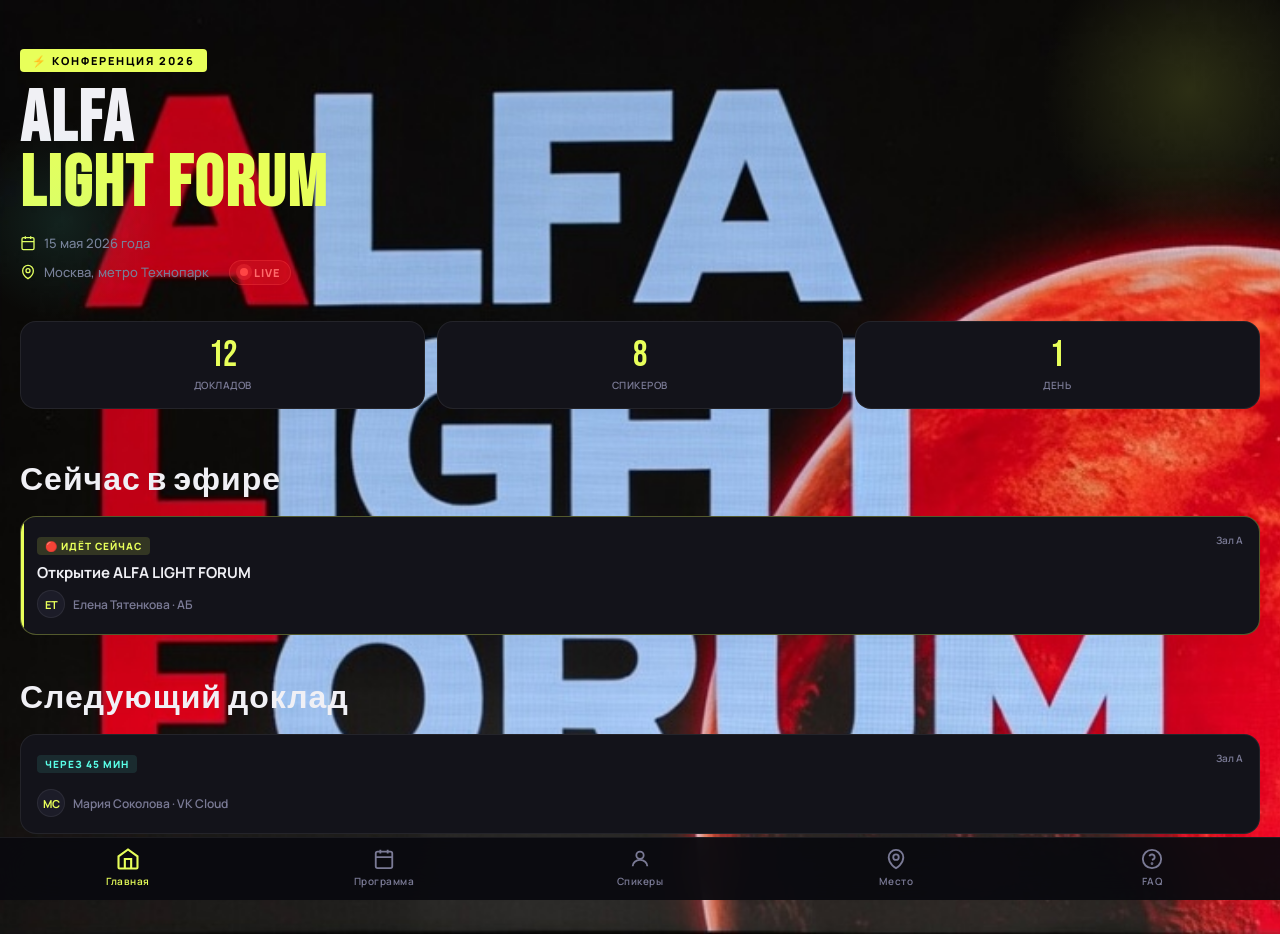
==== commit b03bcc87: "1" ====
--- a/index.html
+++ b/index.html
@@ -14,7 +14,7 @@
     />
     <style>
       :root {
-        --bg: #0a0a0f;
+        --bg: url("img/ALF.jpeg") center/cover no-repeat;
         --surface: #13131a;
         --surface2: #1c1c28;
         --accent: #e8ff5a;
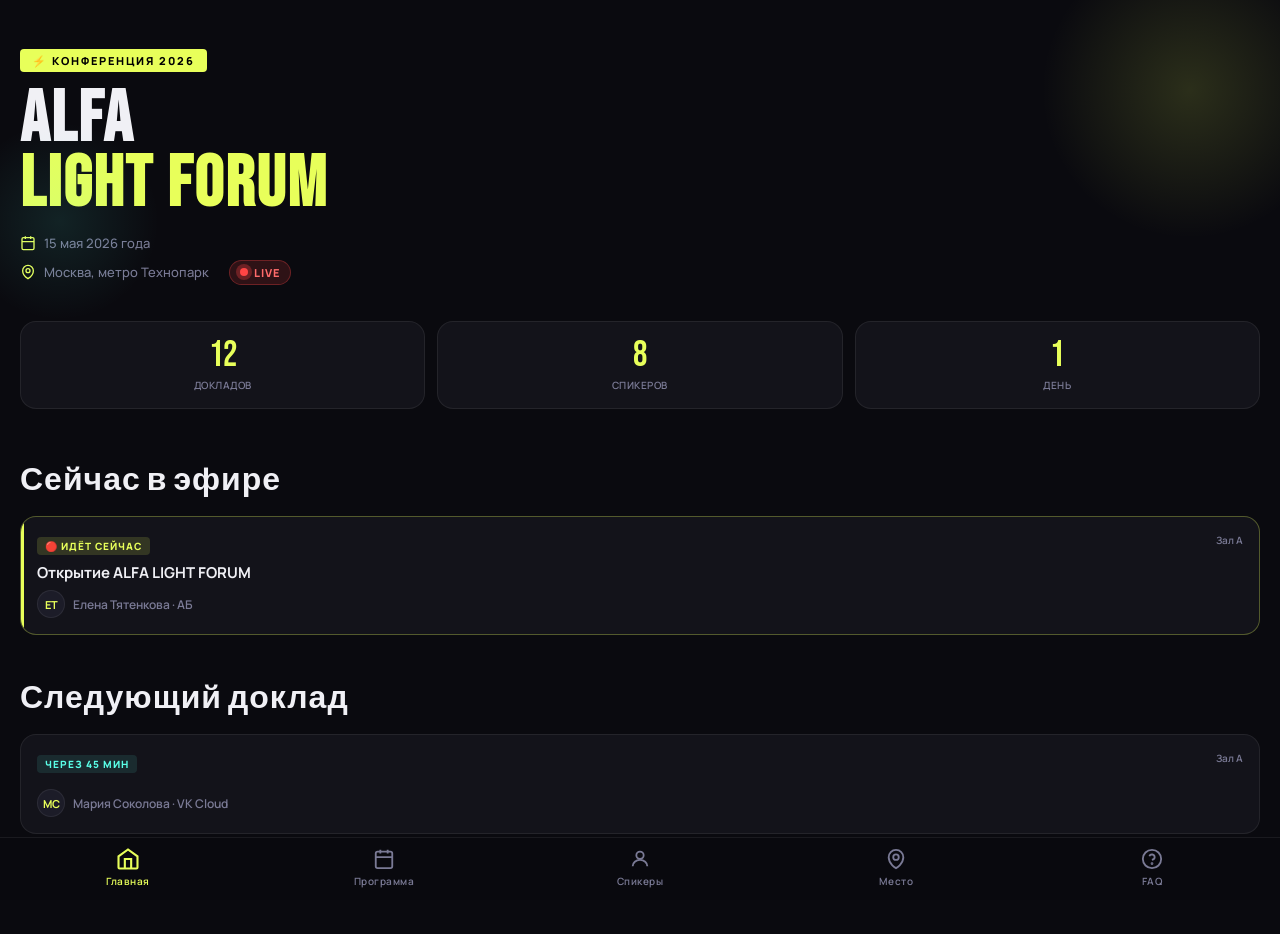
==== commit e361982d: "1" ====
--- a/index.html
+++ b/index.html
@@ -14,7 +14,7 @@
     />
     <style>
       :root {
-        --bg: url("img/ALF.jpeg") center/cover no-repeat;
+        --bg:  #0a0a0f;
         --surface: #13131a;
         --surface2: #1c1c28;
         --accent: #e8ff5a;
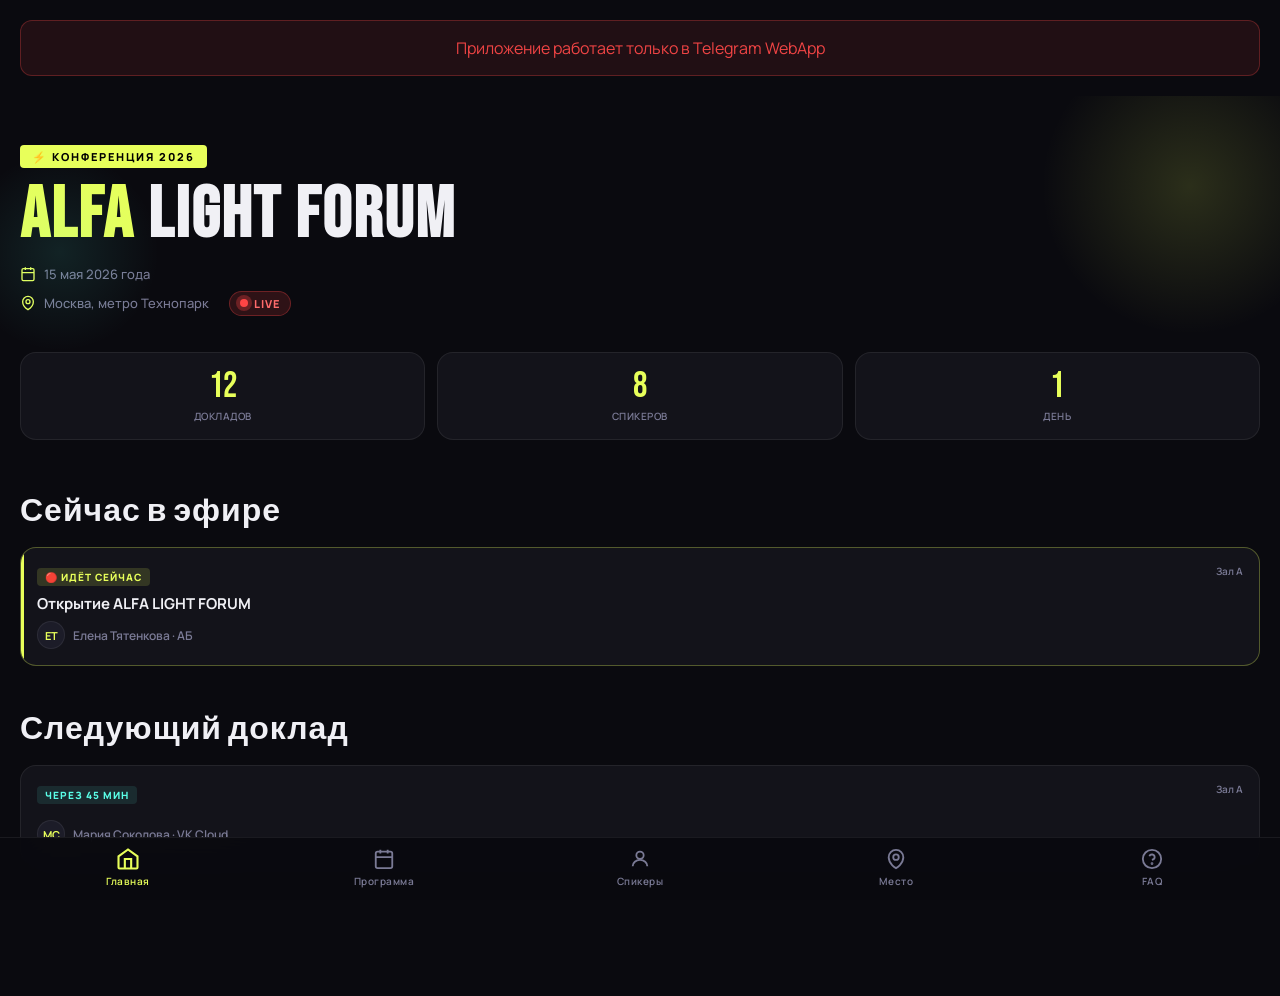
==== commit f96dae44: "Initial commit: ALFA LIGHT FORUM 2026 Telegram bot and web application Features: - Telegram bot with" ====
--- a/index.html
+++ b/index.html
@@ -6,721 +6,13 @@
       name="viewport"
       content="width=device-width, initial-scale=1.0, maximum-scale=1.0, user-scalable=no"
     />
-    <title>AlForum 2026</title>
+    <title>ALFA LIGHT FORUM 2026</title>
     <script src="https://telegram.org/js/telegram-web-app.js"></script>
     <link
       href="https://fonts.googleapis.com/css2?family=Bebas+Neue&family=Manrope:wght@300;400;500;600;700;800&display=swap"
       rel="stylesheet"
     />
-    <style>
-      :root {
-        --bg:  #0a0a0f;
-        --surface: #13131a;
-        --surface2: #1c1c28;
-        --accent: #e8ff5a;
-        --accent2: #5affe8;
-        --text: #f0f0f5;
-        --muted: #7a7a95;
-        --border: rgba(255, 255, 255, 0.07);
-        --radius: 16px;
-      }
-
-      * {
-        margin: 0;
-        padding: 0;
-        box-sizing: border-box;
-        -webkit-tap-highlight-color: transparent;
-      }
-
-      body {
-        font-family: "Manrope", sans-serif;
-        background: var(--bg);
-        color: var(--text);
-        min-height: 100vh;
-        overflow-x: hidden;
-      }
-
-      /* NAV */
-      .nav {
-        position: fixed;
-        bottom: 0;
-        left: 0;
-        right: 0;
-        background: rgba(10, 10, 15, 0.95);
-        backdrop-filter: blur(20px);
-        border-top: 1px solid var(--border);
-        display: flex;
-        z-index: 100;
-        padding-bottom: env(safe-area-inset-bottom);
-      }
-      .nav-btn {
-        flex: 1;
-        display: flex;
-        flex-direction: column;
-        align-items: center;
-        gap: 4px;
-        padding: 10px 0 12px;
-        background: none;
-        border: none;
-        color: var(--muted);
-        font-family: "Manrope", sans-serif;
-        font-size: 10px;
-        font-weight: 600;
-        letter-spacing: 0.5px;
-        cursor: pointer;
-        transition: color 0.2s;
-      }
-      .nav-btn.active {
-        color: var(--accent);
-      }
-      .nav-btn svg {
-        width: 22px;
-        height: 22px;
-        transition: transform 0.2s;
-      }
-      .nav-btn.active svg {
-        transform: scale(1.15);
-      }
-
-      /* PAGES */
-      .page {
-        display: none;
-        padding-bottom: 80px;
-        min-height: 100vh;
-      }
-      .page.active {
-        display: block;
-      }
-
-      /* HERO */
-      .hero {
-        position: relative;
-        padding: 48px 20px 36px;
-        overflow: hidden;
-      }
-      .hero::before {
-        content: "";
-        position: absolute;
-        top: -60px;
-        right: -60px;
-        width: 300px;
-        height: 300px;
-        background: radial-gradient(
-          circle,
-          rgba(232, 255, 90, 0.15) 0%,
-          transparent 70%
-        );
-        pointer-events: none;
-      }
-      .hero::after {
-        content: "";
-        position: absolute;
-        bottom: 0;
-        left: -40px;
-        width: 200px;
-        height: 200px;
-        background: radial-gradient(
-          circle,
-          rgba(90, 255, 232, 0.1) 0%,
-          transparent 70%
-        );
-        pointer-events: none;
-      }
-      .hero-label {
-        display: inline-block;
-        background: var(--accent);
-        color: #000;
-        font-size: 11px;
-        font-weight: 800;
-        letter-spacing: 2px;
-        text-transform: uppercase;
-        padding: 4px 12px;
-        border-radius: 4px;
-        margin-bottom: 16px;
-      }
-      .hero h1 {
-        font-family: "Bebas Neue", sans-serif;
-        font-size: 72px;
-        line-height: 0.9;
-        letter-spacing: 2px;
-        color: var(--text);
-        margin-bottom: 16px;
-      }
-      .hero h1 span {
-        color: var(--accent);
-      }
-      .hero-meta {
-        display: flex;
-        flex-direction: column;
-        gap: 8px;
-      }
-      .hero-meta-item {
-        display: flex;
-        align-items: center;
-        gap: 8px;
-        color: var(--muted);
-        font-size: 13px;
-        font-weight: 500;
-      }
-      .hero-meta-item svg {
-        color: var(--accent);
-        flex-shrink: 0;
-      }
-
-      .stats-row {
-        display: grid;
-        grid-template-columns: repeat(3, 1fr);
-        gap: 12px;
-        padding: 0 20px 28px;
-      }
-      .stat-card {
-        background: var(--surface);
-        border: 1px solid var(--border);
-        border-radius: var(--radius);
-        padding: 16px 12px;
-        text-align: center;
-      }
-      .stat-num {
-        font-family: "Bebas Neue", sans-serif;
-        font-size: 36px;
-        color: var(--accent);
-        line-height: 1;
-      }
-      .stat-label {
-        font-size: 10px;
-        font-weight: 600;
-        color: var(--muted);
-        text-transform: uppercase;
-        letter-spacing: 0.5px;
-        margin-top: 4px;
-      }
-
-      /* SECTION HEADERS */
-      .section-head {
-        padding: 24px 20px 16px;
-        display: flex;
-        align-items: baseline;
-        gap: 12px;
-      }
-      .section-head h2 {
-        font-family: "Bebas Neue", sans-serif;
-        font-size: 32px;
-        letter-spacing: 1px;
-      }
-      .section-head span {
-        font-size: 12px;
-        font-weight: 600;
-        color: var(--muted);
-        text-transform: uppercase;
-        letter-spacing: 1px;
-      }
-
-      /* SCHEDULE */
-      .day-tabs {
-        display: flex;
-        gap: 8px;
-        padding: 0 20px 20px;
-        overflow-x: auto;
-        scrollbar-width: none;
-      }
-      .day-tab {
-        flex-shrink: 0;
-        padding: 8px 20px;
-        border-radius: 40px;
-        border: 1px solid var(--border);
-        background: var(--surface);
-        color: var(--muted);
-        font-family: "Manrope", sans-serif;
-        font-size: 13px;
-        font-weight: 700;
-        cursor: pointer;
-        transition: all 0.2s;
-      }
-      .day-tab.active {
-        background: var(--accent);
-        border-color: var(--accent);
-        color: #000;
-      }
-
-      .schedule-list {
-        padding: 0 20px;
-      }
-      .schedule-day {
-        display: none;
-      }
-      .schedule-day.active {
-        display: block;
-      }
-
-      .time-slot {
-        display: grid;
-        grid-template-columns: 60px 1fr;
-        gap: 0 16px;
-        margin-bottom: 8px;
-      }
-      .time-col {
-        display: flex;
-        flex-direction: column;
-        align-items: center;
-        padding-top: 20px;
-      }
-      .time-text {
-        font-size: 11px;
-        font-weight: 700;
-        color: var(--muted);
-        white-space: nowrap;
-      }
-      .time-line {
-        flex: 1;
-        width: 1px;
-        background: var(--border);
-        margin-top: 8px;
-        min-height: 20px;
-      }
-      .time-dot {
-        width: 8px;
-        height: 8px;
-        border-radius: 50%;
-        background: var(--accent);
-        margin-top: 6px;
-        flex-shrink: 0;
-      }
-
-      .event-card {
-        background: var(--surface);
-        border: 1px solid var(--border);
-        border-radius: var(--radius);
-        padding: 16px;
-        position: relative;
-        overflow: hidden;
-        transition:
-          transform 0.2s,
-          border-color 0.2s;
-      }
-      .event-card:active {
-        transform: scale(0.98);
-      }
-      .event-card.keynote {
-        border-color: rgba(232, 255, 90, 0.3);
-      }
-      .event-card.keynote::before {
-        content: "";
-        position: absolute;
-        left: 0;
-        top: 0;
-        bottom: 0;
-        width: 3px;
-        background: var(--accent);
-      }
-      .event-card.break {
-        background: transparent;
-        border-style: dashed;
-      }
-      .event-tag {
-        display: inline-block;
-        font-size: 10px;
-        font-weight: 800;
-        letter-spacing: 1px;
-        text-transform: uppercase;
-        padding: 2px 8px;
-        border-radius: 4px;
-        margin-bottom: 8px;
-      }
-      .tag-keynote {
-        background: rgba(232, 255, 90, 0.15);
-        color: var(--accent);
-      }
-      .tag-talk {
-        background: rgba(90, 255, 232, 0.1);
-        color: var(--accent2);
-      }
-      .tag-break {
-        background: rgba(255, 255, 255, 0.05);
-        color: var(--muted);
-      }
-      .tag-workshop {
-        background: rgba(180, 90, 255, 0.15);
-        color: #c47aff;
-      }
-      .event-title {
-        font-size: 15px;
-        font-weight: 700;
-        line-height: 1.3;
-        margin-bottom: 8px;
-      }
-      .event-speaker {
-        display: flex;
-        align-items: center;
-        gap: 8px;
-      }
-      .speaker-ava {
-        width: 28px;
-        height: 28px;
-        border-radius: 50%;
-        object-fit: cover;
-        border: 1.5px solid var(--border);
-      }
-      .speaker-ava-placeholder {
-        width: 28px;
-        height: 28px;
-        border-radius: 50%;
-        background: var(--surface2);
-        border: 1.5px solid var(--border);
-        display: flex;
-        align-items: center;
-        justify-content: center;
-        font-size: 11px;
-        font-weight: 700;
-        color: var(--accent);
-      }
-      .speaker-name {
-        font-size: 12px;
-        color: var(--muted);
-        font-weight: 600;
-      }
-      .event-room {
-        position: absolute;
-        top: 16px;
-        right: 16px;
-        font-size: 10px;
-        color: var(--muted);
-        font-weight: 600;
-      }
-
-      /* SPEAKERS */
-      .speakers-grid {
-        display: grid;
-        grid-template-columns: 1fr 1fr;
-        gap: 12px;
-        padding: 0 20px;
-      }
-      .speaker-card {
-        background: var(--surface);
-        border: 1px solid var(--border);
-        border-radius: var(--radius);
-        padding: 20px 16px;
-        text-align: center;
-        transition:
-          transform 0.2s,
-          border-color 0.2s;
-        cursor: pointer;
-      }
-      .speaker-card:active {
-        transform: scale(0.97);
-      }
-      .speaker-card.featured {
-        grid-column: span 2;
-        display: flex;
-        align-items: center;
-        gap: 20px;
-        text-align: left;
-        border-color: rgba(232, 255, 90, 0.2);
-        background: linear-gradient(
-          135deg,
-          var(--surface) 0%,
-          rgba(232, 255, 90, 0.05) 100%
-        );
-      }
-      .speaker-photo {
-        width: 80px;
-        height: 80px;
-        border-radius: 50%;
-        object-fit: cover;
-        border: 2px solid var(--border);
-        background: var(--surface2);
-        display: flex;
-        align-items: center;
-        justify-content: center;
-        font-family: "Bebas Neue", sans-serif;
-        font-size: 28px;
-        color: var(--accent);
-        flex-shrink: 0;
-      }
-      .speaker-card.featured .speaker-photo {
-        width: 90px;
-        height: 90px;
-      }
-      .speaker-badge {
-        display: inline-block;
-        font-size: 10px;
-        font-weight: 800;
-        letter-spacing: 1px;
-        text-transform: uppercase;
-        color: var(--accent);
-        margin-bottom: 8px;
-      }
-      .speaker-card-name {
-        font-size: 15px;
-        font-weight: 800;
-        margin-bottom: 4px;
-        line-height: 1.2;
-      }
-      .speaker-card-role {
-        font-size: 11px;
-        color: var(--muted);
-        font-weight: 500;
-        line-height: 1.4;
-        margin-bottom: 10px;
-      }
-      .speaker-card.featured .speaker-card-name {
-        font-size: 18px;
-      }
-      .speaker-topics {
-        display: flex;
-        flex-wrap: wrap;
-        gap: 4px;
-        justify-content: center;
-      }
-      .speaker-card.featured .speaker-topics {
-        justify-content: flex-start;
-      }
-      .topic-pill {
-        background: var(--surface2);
-        border: 1px solid var(--border);
-        color: var(--muted);
-        font-size: 10px;
-        font-weight: 600;
-        padding: 3px 8px;
-        border-radius: 20px;
-      }
-
-      /* MAP */
-      .map-container {
-        margin: 0 20px;
-        border-radius: var(--radius);
-        overflow: hidden;
-        border: 1px solid var(--border);
-        background: var(--surface);
-      }
-      .map-visual {
-        width: 100%;
-        height: 220px;
-        background: #1a1f2e;
-        position: relative;
-        overflow: hidden;
-        display: flex;
-        align-items: center;
-        justify-content: center;
-      }
-      .map-svg {
-        width: 100%;
-        height: 100%;
-      }
-      .map-info {
-        padding: 20px;
-      }
-      .venue-name {
-        font-family: "Bebas Neue", sans-serif;
-        font-size: 28px;
-        letter-spacing: 1px;
-        margin-bottom: 6px;
-      }
-      .venue-address {
-        font-size: 13px;
-        color: var(--muted);
-        font-weight: 500;
-        line-height: 1.5;
-        margin-bottom: 16px;
-      }
-      .transport-grid {
-        display: grid;
-        grid-template-columns: 1fr 1fr;
-        gap: 10px;
-        margin-bottom: 16px;
-      }
-      .transport-item {
-        background: var(--surface2);
-        border-radius: 12px;
-        padding: 12px;
-        border: 1px solid var(--border);
-      }
-      .transport-icon {
-        font-size: 20px;
-        margin-bottom: 6px;
-      }
-      .transport-title {
-        font-size: 12px;
-        font-weight: 700;
-        margin-bottom: 4px;
-      }
-      .transport-desc {
-        font-size: 11px;
-        color: var(--muted);
-        line-height: 1.4;
-      }
-      .map-btn {
-        display: flex;
-        align-items: center;
-        justify-content: center;
-        gap: 8px;
-        width: 100%;
-        padding: 14px;
-        background: var(--accent);
-        color: #000;
-        border: none;
-        border-radius: 12px;
-        font-family: "Manrope", sans-serif;
-        font-size: 14px;
-        font-weight: 800;
-        cursor: pointer;
-        transition: opacity 0.2s;
-      }
-      .map-btn:active {
-        opacity: 0.85;
-      }
-
-      /* FAQ */
-      .faq-list {
-        padding: 0 20px;
-      }
-      .faq-item {
-        background: var(--surface);
-        border: 1px solid var(--border);
-        border-radius: var(--radius);
-        margin-bottom: 10px;
-        overflow: hidden;
-        transition: border-color 0.2s;
-      }
-      .faq-item.open {
-        border-color: rgba(232, 255, 90, 0.25);
-      }
-      .faq-q {
-        width: 100%;
-        display: flex;
-        justify-content: space-between;
-        align-items: center;
-        gap: 12px;
-        padding: 18px 20px;
-        background: none;
-        border: none;
-        color: var(--text);
-        font-family: "Manrope", sans-serif;
-        font-size: 14px;
-        font-weight: 700;
-        text-align: left;
-        cursor: pointer;
-        line-height: 1.4;
-      }
-      .faq-icon {
-        width: 24px;
-        height: 24px;
-        border-radius: 50%;
-        background: var(--surface2);
-        display: flex;
-        align-items: center;
-        justify-content: center;
-        flex-shrink: 0;
-        transition:
-          background 0.2s,
-          transform 0.3s;
-        font-size: 14px;
-        color: var(--accent);
-      }
-      .faq-item.open .faq-icon {
-        transform: rotate(45deg);
-        background: var(--accent);
-        color: #000;
-      }
-      .faq-a {
-        max-height: 0;
-        overflow: hidden;
-        transition:
-          max-height 0.35s ease,
-          padding 0.2s;
-      }
-      .faq-item.open .faq-a {
-        max-height: 300px;
-      }
-      .faq-a-inner {
-        padding: 0 20px 18px;
-        font-size: 13px;
-        color: var(--muted);
-        line-height: 1.65;
-        font-weight: 500;
-      }
-
-      /* PULSE dot */
-      .pulse-dot {
-        display: inline-block;
-        width: 8px;
-        height: 8px;
-        background: #ff4545;
-        border-radius: 50%;
-        margin-right: 6px;
-        position: relative;
-      }
-      .pulse-dot::after {
-        content: "";
-        position: absolute;
-        inset: -4px;
-        border-radius: 50%;
-        background: rgba(255, 69, 69, 0.3);
-        animation: pulse 1.5s ease-out infinite;
-      }
-      @keyframes pulse {
-        0% {
-          opacity: 1;
-          transform: scale(0.8);
-        }
-        100% {
-          opacity: 0;
-          transform: scale(2);
-        }
-      }
-
-      .live-badge {
-        display: inline-flex;
-        align-items: center;
-        background: rgba(255, 69, 69, 0.15);
-        border: 1px solid rgba(255, 69, 69, 0.3);
-        border-radius: 20px;
-        padding: 4px 10px;
-        font-size: 11px;
-        font-weight: 800;
-        color: #ff6b6b;
-        letter-spacing: 1px;
-        text-transform: uppercase;
-        margin-left: 12px;
-      }
-
-      /* Page load animation */
-      @keyframes fadeUp {
-        from {
-          opacity: 0;
-          transform: translateY(16px);
-        }
-        to {
-          opacity: 1;
-          transform: translateY(0);
-        }
-      }
-      .page.active > * {
-        animation: fadeUp 0.4s ease both;
-      }
-      .page.active > *:nth-child(2) {
-        animation-delay: 0.06s;
-      }
-      .page.active > *:nth-child(3) {
-        animation-delay: 0.12s;
-      }
-      .page.active > *:nth-child(4) {
-        animation-delay: 0.18s;
-      }
-
-      .scrollbar-hide {
-        scrollbar-width: none;
-      }
-      .scrollbar-hide::-webkit-scrollbar {
-        display: none;
-      }
-
-      .empty-note {
-        text-align: center;
-        padding: 40px 20px;
-        color: var(--muted);
-        font-size: 13px;
-      }
-    </style>
+    <link rel="stylesheet" href="./static/css/main.css" />
   </head>
   <body>
     <!-- PAGE: HOME -->
@@ -741,7 +33,7 @@
               <rect x="3" y="4" width="18" height="18" rx="2" />
               <path d="M16 2v4M8 2v4M3 10h18" />
             </svg>
-            15 мая 2026 года
+            <span id="event-date">15 мая 2026 года</span>
           </div>
           <div class="hero-meta-item">
             <svg
@@ -757,7 +49,7 @@
               />
               <circle cx="12" cy="10" r="3" />
             </svg>
-            Москва, метро Технопарк
+            <span id="event-location">Москва, метро Технопарк</span>
             <span class="live-badge"><span class="pulse-dot"></span>Live</span>
           </div>
         </div>
@@ -765,15 +57,15 @@
 
       <div class="stats-row">
         <div class="stat-card">
-          <div class="stat-num">12</div>
+          <div class="stat-num" id="stat-talks">12</div>
           <div class="stat-label">Докладов</div>
         </div>
         <div class="stat-card">
-          <div class="stat-num">8</div>
+          <div class="stat-num" id="stat-speakers">8</div>
           <div class="stat-label">Спикеров</div>
         </div>
         <div class="stat-card">
-          <div class="stat-num">1</div>
+          <div class="stat-num" id="stat-days">1</div>
           <div class="stat-label">День</div>
         </div>
       </div>
@@ -813,269 +105,15 @@
     <div class="page" id="page-schedule">
       <div class="section-head">
         <h2>Расписание</h2>
-        <span>2 дня</span>
-      </div>
-
-      <div class="day-tabs scrollbar-hide">
-        <button class="day-tab active" onclick="switchDay(0, this)">
-          Пн 14 июня
-        </button>
-        <!--  <button class="day-tab" onclick="switchDay(1, this)">Вт 15 июня</button> -->
-      </div>
-
-      <div class="schedule-list">
-        <!-- DAY 1 -->
-        <div class="schedule-day active" id="day-0">
-          <div class="time-slot">
-            <div class="time-col">
-              <div class="time-text">09:00</div>
-              <div class="time-dot"></div>
-              <div class="time-line"></div>
-            </div>
-            <div class="event-card" style="margin-bottom: 0">
-              <span class="event-tag tag-break">Регистрация</span>
-              <div class="event-title">Регистрация участников</div>
-            </div>
-          </div>
-
-          <div class="time-slot" style="margin-top: 8px">
-            <div class="time-col">
-              <div class="time-text">10:00</div>
-              <div class="time-dot" style="background: var(--accent)"></div>
-              <div class="time-line"></div>
-            </div>
-            <div class="event-card keynote" style="margin-bottom: 0">
-              <span class="event-tag tag-keynote">Keynote</span>
-              <div class="event-room">Зал A</div>
-              <div class="event-title">
-                Открытие. Технологии 2026: что изменилось и куда мы движемся
-              </div>
-              <div class="event-speaker">
-                <div class="speaker-ava-placeholder">ДВ</div>
-                <span class="speaker-name">Дмитрий Волков · CEO TechConf</span>
-              </div>
-            </div>
-          </div>
-
-          <div class="time-slot" style="margin-top: 8px">
-            <div class="time-col">
-              <div class="time-text">11:00</div>
-              <div class="time-dot"></div>
-              <div class="time-line"></div>
-            </div>
-            <div class="event-card" style="margin-bottom: 0">
-              <span class="event-tag tag-talk">Доклад</span>
-              <div class="event-room">Зал A</div>
-              <div class="event-title">
-                ИИ в продакшне: опыт крупнейших компаний
-              </div>
-              <div class="event-speaker">
-                <div class="speaker-ava-placeholder">АК</div>
-                <span class="speaker-name">Алексей Козлов · Яндекс</span>
-              </div>
-            </div>
-          </div>
-
-          <div class="time-slot" style="margin-top: 8px">
-            <div class="time-col">
-              <div class="time-text">12:00</div>
-              <div class="time-dot"></div>
-              <div class="time-line"></div>
-            </div>
-            <div class="event-card" style="margin-bottom: 0">
-              <span class="event-tag tag-talk">Доклад</span>
-              <div class="event-room">Зал B</div>
-              <div class="event-title">
-                Kubernetes на краю: edge computing практика
-              </div>
-              <div class="event-speaker">
-                <div class="speaker-ava-placeholder">МС</div>
-                <span class="speaker-name">Мария Соколова · VK Cloud</span>
-              </div>
-            </div>
-          </div>
-
-          <div class="time-slot" style="margin-top: 8px">
-            <div class="time-col">
-              <div class="time-text">13:00</div>
-              <div class="time-dot" style="background: var(--muted)"></div>
-              <div class="time-line"></div>
-            </div>
-            <div class="event-card break" style="margin-bottom: 0">
-              <span class="event-tag tag-break">☕ Перерыв</span>
-              <div class="event-title">Обед и нетворкинг</div>
-            </div>
-          </div>
-
-          <div class="time-slot" style="margin-top: 8px">
-            <div class="time-col">
-              <div class="time-text">14:00</div>
-              <div class="time-dot"></div>
-              <div class="time-line"></div>
-            </div>
-            <div class="event-card" style="margin-bottom: 0">
-              <span class="event-tag tag-workshop">Воркшоп</span>
-              <div class="event-room">Зал C</div>
-              <div class="event-title">
-                LLM Fine-tuning hands-on: от теории к практике
-              </div>
-              <div class="event-speaker">
-                <div class="speaker-ava-placeholder">НП</div>
-                <span class="speaker-name">Наталья Петрова · Sber AI</span>
-              </div>
-            </div>
-          </div>
-
-          <div class="time-slot" style="margin-top: 8px">
-            <div class="time-col">
-              <div class="time-text">15:30</div>
-              <div class="time-dot"></div>
-              <div class="time-line"></div>
-            </div>
-            <div class="event-card" style="margin-bottom: 0">
-              <span class="event-tag tag-talk">Доклад</span>
-              <div class="event-room">Зал A</div>
-              <div class="event-title">
-                Безопасность в эпоху генеративного ИИ
-              </div>
-              <div class="event-speaker">
-                <div class="speaker-ava-placeholder">РМ</div>
-                <span class="speaker-name">Роман Морозов · Kaspersky</span>
-              </div>
-            </div>
-          </div>
-
-          <div class="time-slot" style="margin-top: 8px">
-            <div class="time-col">
-              <div class="time-text">17:00</div>
-              <div class="time-dot" style="background: var(--accent)"></div>
-              <div class="time-line"></div>
-            </div>
-            <div class="event-card keynote" style="margin-bottom: 0">
-              <span class="event-tag tag-keynote">Панель</span>
-              <div class="event-room">Зал A</div>
-              <div class="event-title">
-                Дискуссия: Будущее российских технологий
-              </div>
-              <div class="event-speaker">
-                <div class="speaker-ava-placeholder">💬</div>
-                <span class="speaker-name">Все спикеры дня</span>
-              </div>
-            </div>
-          </div>
-
-          <div style="height: 20px"></div>
-        </div>
-
-        <!-- DAY 2 -->
-        <div class="schedule-day" id="day-1">
-          <div class="time-slot">
-            <div class="time-col">
-              <div class="time-text">09:30</div>
-              <div class="time-dot" style="background: var(--accent)"></div>
-              <div class="time-line"></div>
-            </div>
-            <div class="event-card keynote" style="margin-bottom: 0">
-              <span class="event-tag tag-keynote">Keynote</span>
-              <div class="event-room">Зал A</div>
-              <div class="event-title">DevOps 2026: автоматизация всего</div>
-              <div class="event-speaker">
-                <div class="speaker-ava-placeholder">ИЛ</div>
-                <span class="speaker-name">Иван Лукьянов · Т-Банк</span>
-              </div>
-            </div>
-          </div>
-
-          <div class="time-slot" style="margin-top: 8px">
-            <div class="time-col">
-              <div class="time-text">10:30</div>
-              <div class="time-dot"></div>
-              <div class="time-line"></div>
-            </div>
-            <div class="event-card" style="margin-bottom: 0">
-              <span class="event-tag tag-talk">Доклад</span>
-              <div class="event-room">Зал B</div>
-              <div class="event-title">
-                Микрофронтенды: реальный опыт масштабирования
-              </div>
-              <div class="event-speaker">
-                <div class="speaker-ava-placeholder">ЕС</div>
-                <span class="speaker-name">Екатерина Смирнова · Ozon Tech</span>
-              </div>
-            </div>
-          </div>
-
-          <div class="time-slot" style="margin-top: 8px">
-            <div class="time-col">
-              <div class="time-text">12:00</div>
-              <div class="time-dot" style="background: var(--muted)"></div>
-              <div class="time-line"></div>
-            </div>
-            <div class="event-card break" style="margin-bottom: 0">
-              <span class="event-tag tag-break">☕ Перерыв</span>
-              <div class="event-title">Кофе и демо-зона</div>
-            </div>
-          </div>
-
-          <div class="time-slot" style="margin-top: 8px">
-            <div class="time-col">
-              <div class="time-text">13:00</div>
-              <div class="time-dot"></div>
-              <div class="time-line"></div>
-            </div>
-            <div class="event-card" style="margin-bottom: 0">
-              <span class="event-tag tag-workshop">Воркшоп</span>
-              <div class="event-room">Зал C</div>
-              <div class="event-title">
-                WebAssembly: высокая производительность в браузере
-              </div>
-              <div class="event-speaker">
-                <div class="speaker-ava-placeholder">АЗ</div>
-                <span class="speaker-name">Андрей Зайцев · JetBrains</span>
-              </div>
-            </div>
-          </div>
-
-          <div class="time-slot" style="margin-top: 8px">
-            <div class="time-col">
-              <div class="time-text">15:00</div>
-              <div class="time-dot"></div>
-              <div class="time-line"></div>
-            </div>
-            <div class="event-card" style="margin-bottom: 0">
-              <span class="event-tag tag-talk">Доклад</span>
-              <div class="event-room">Зал A</div>
-              <div class="event-title">
-                Data Mesh: децентрализованная архитектура данных
-              </div>
-              <div class="event-speaker">
-                <div class="speaker-ava-placeholder">ОФ</div>
-                <span class="speaker-name">Ольга Фёдорова · Авито</span>
-              </div>
-            </div>
-          </div>
-
-          <div class="time-slot" style="margin-top: 8px">
-            <div class="time-col">
-              <div class="time-text">16:30</div>
-              <div class="time-dot" style="background: var(--accent)"></div>
-              <div class="time-line"></div>
-            </div>
-            <div class="event-card keynote" style="margin-bottom: 0">
-              <span class="event-tag tag-keynote">Закрытие</span>
-              <div class="event-room">Зал A</div>
-              <div class="event-title">
-                Итоги. Награждения. Анонсы следующего года
-              </div>
-              <div class="event-speaker">
-                <div class="speaker-ava-placeholder">ДВ</div>
-                <span class="speaker-name">Дмитрий Волков</span>
-              </div>
-            </div>
-          </div>
-
-          <div style="height: 20px"></div>
-        </div>
+        <span id="schedule-days-count">2 дня</span>
+      </div>
+
+      <div class="day-tabs scrollbar-hide" id="day-tabs">
+        <!-- Day tabs will be rendered here -->
+      </div>
+
+      <div class="schedule-list" id="schedule-list">
+        <!-- Schedule will be rendered here -->
       </div>
     </div>
 
@@ -1083,107 +121,12 @@
     <div class="page" id="page-speakers">
       <div class="section-head">
         <h2>Спикеры</h2>
-        <span>12 экспертов</span>
-      </div>
-
-      <div class="speakers-grid">
-        <div class="speaker-card featured">
-          <div class="speaker-photo">ДВ</div>
-          <div>
-            <div class="speaker-badge">★ Организатор</div>
-            <div class="speaker-card-name">Дмитрий Волков</div>
-            <div class="speaker-card-role">
-              CEO & Co-Founder, TechConf · ex-Google Engineering Director
-            </div>
-            <div class="speaker-topics">
-              <span class="topic-pill">AI Strategy</span>
-              <span class="topic-pill">Leadership</span>
-              <span class="topic-pill">Product</span>
-            </div>
-          </div>
-        </div>
-
-        <div class="speaker-card">
-          <div class="speaker-photo">АК</div>
-          <div class="speaker-card-name">Алексей Козлов</div>
-          <div class="speaker-card-role">Head of ML, Яндекс</div>
-          <div class="speaker-topics">
-            <span class="topic-pill">ML/AI</span>
-            <span class="topic-pill">MLOps</span>
-          </div>
-        </div>
-
-        <div class="speaker-card">
-          <div class="speaker-photo">МС</div>
-          <div class="speaker-card-name">Мария Соколова</div>
-          <div class="speaker-card-role">Principal SRE, VK Cloud</div>
-          <div class="speaker-topics">
-            <span class="topic-pill">K8s</span>
-            <span class="topic-pill">Edge</span>
-          </div>
-        </div>
-
-        <div class="speaker-card">
-          <div class="speaker-photo">НП</div>
-          <div class="speaker-card-name">Наталья Петрова</div>
-          <div class="speaker-card-role">AI Research Lead, Sber AI</div>
-          <div class="speaker-topics">
-            <span class="topic-pill">LLM</span>
-            <span class="topic-pill">NLP</span>
-          </div>
-        </div>
-
-        <div class="speaker-card">
-          <div class="speaker-photo">РМ</div>
-          <div class="speaker-card-name">Роман Морозов</div>
-          <div class="speaker-card-role">CISO, Kaspersky Lab</div>
-          <div class="speaker-topics">
-            <span class="topic-pill">Security</span>
-            <span class="topic-pill">AI Risk</span>
-          </div>
-        </div>
-
-        <div class="speaker-card">
-          <div class="speaker-photo">ИЛ</div>
-          <div class="speaker-card-name">Иван Лукьянов</div>
-          <div class="speaker-card-role">CTO, Т-Банк</div>
-          <div class="speaker-topics">
-            <span class="topic-pill">DevOps</span>
-            <span class="topic-pill">Platform</span>
-          </div>
-        </div>
-
-        <div class="speaker-card">
-          <div class="speaker-photo">ЕС</div>
-          <div class="speaker-card-name">Екатерина Смирнова</div>
-          <div class="speaker-card-role">Staff Engineer, Ozon Tech</div>
-          <div class="speaker-topics">
-            <span class="topic-pill">Frontend</span>
-            <span class="topic-pill">Arch</span>
-          </div>
-        </div>
-
-        <div class="speaker-card">
-          <div class="speaker-photo">АЗ</div>
-          <div class="speaker-card-name">Андрей Зайцев</div>
-          <div class="speaker-card-role">Developer Advocate, JetBrains</div>
-          <div class="speaker-topics">
-            <span class="topic-pill">WASM</span>
-            <span class="topic-pill">Perf</span>
-          </div>
-        </div>
-
-        <div class="speaker-card">
-          <div class="speaker-photo">ОФ</div>
-          <div class="speaker-card-name">Ольга Фёдорова</div>
-          <div class="speaker-card-role">Data Platform Lead, Авито</div>
-          <div class="speaker-topics">
-            <span class="topic-pill">Data Mesh</span>
-            <span class="topic-pill">DWH</span>
-          </div>
-        </div>
-      </div>
-      <div style="height: 20px"></div>
+        <span id="speakers-count">12 экспертов</span>
+      </div>
+
+      <div class="speakers-grid" id="speakers-grid">
+        <!-- Speakers will be rendered here -->
+      </div>
     </div>
 
     <!-- PAGE: MAP -->
@@ -1431,44 +374,17 @@
         </div>
 
         <div class="map-info">
-          <div class="venue-name">Центр Digital Hub</div>
-          <div class="venue-address">
+          <div class="venue-name" id="venue-name">Центр Digital Hub</div>
+          <div class="venue-address" id="venue-address">
             г. Москва, ул. Технологическая, 42, стр. 2<br />Зал «Горизонт», 3-й
             этаж
           </div>
 
-          <div class="transport-grid">
-            <div class="transport-item">
-              <div class="transport-icon">🚇</div>
-              <div class="transport-title">Метро</div>
-              <div class="transport-desc">
-                «Технопарк» (фиолетовая), 5 мин пешком
-              </div>
-            </div>
-            <div class="transport-item">
-              <div class="transport-icon">🚌</div>
-              <div class="transport-title">Автобус</div>
-              <div class="transport-desc">
-                № 42, 107, 219 до ост. «Инновационный центр»
-              </div>
-            </div>
-            <div class="transport-item">
-              <div class="transport-icon">🚗</div>
-              <div class="transport-title">Авто</div>
-              <div class="transport-desc">
-                Парковка на 200 мест, бесплатно для участников
-              </div>
-            </div>
-            <div class="transport-item">
-              <div class="transport-icon">🚲</div>
-              <div class="transport-title">Велосипед</div>
-              <div class="transport-desc">
-                Велопарковка у главного входа, станция Велобайк 50 м
-              </div>
-            </div>
-          </div>
-
-          <button class="map-btn" onclick="openMaps()">
+          <div class="transport-grid" id="transport-grid">
+            <!-- Transport options will be rendered here -->
+          </div>
+
+          <button class="map-btn" id="map-btn">
             <svg
               width="18"
               height="18"
@@ -1486,7 +402,6 @@
           </button>
         </div>
       </div>
-      <div style="height: 20px"></div>
     </div>
 
     <!-- PAGE: FAQ -->
@@ -1496,134 +411,9 @@
         <span>FAQ</span>
       </div>
 
-      <div class="faq-list">
-        <div class="faq-item">
-          <button class="faq-q" onclick="toggleFaq(this)">
-            Нужно ли распечатывать билет?
-            <span class="faq-icon">+</span>
-          </button>
-          <div class="faq-a">
-            <div class="faq-a-inner">
-              Нет, достаточно показать QR-код в Telegram или на электронной
-              почте. Просто откройте письмо подтверждения или этот чат-бот и
-              покажите код на регистрации.
-            </div>
-          </div>
-        </div>
-
-        <div class="faq-item">
-          <button class="faq-q" onclick="toggleFaq(this)">
-            Можно ли посетить только один день?
-            <span class="faq-icon">+</span>
-          </button>
-          <div class="faq-a">
-            <div class="faq-a-inner">
-              Да, билеты продаются как на оба дня, так и на каждый день
-              отдельно. При покупке однодневного билета вы получаете доступ ко
-              всем залам и мероприятиям выбранного дня.
-            </div>
-          </div>
-        </div>
-
-        <div class="faq-item">
-          <button class="faq-q" onclick="toggleFaq(this)">
-            Будет ли трансляция онлайн?
-            <span class="faq-icon">+</span>
-          </button>
-          <div class="faq-a">
-            <div class="faq-a-inner">
-              Да! Все доклады из главного зала транслируются в реальном времени
-              на нашем YouTube-канале. Записи станут доступны в течение 48 часов
-              после конференции на нашем сайте.
-            </div>
-          </div>
-        </div>
-
-        <div class="faq-item">
-          <button class="faq-q" onclick="toggleFaq(this)">
-            Есть ли питание на мероприятии?
-            <span class="faq-icon">+</span>
-          </button>
-          <div class="faq-a">
-            <div class="faq-a-inner">
-              Да, в стоимость билета включено: утренний кофе-брейк, обед и
-              послеполуденный перерыв с напитками и снэками. Вегетарианские и
-              веганские опции доступны — укажите предпочтения при регистрации.
-            </div>
-          </div>
-        </div>
-
-        <div class="faq-item">
-          <button class="faq-q" onclick="toggleFaq(this)">
-            Как получить сертификат участника?
-            <span class="faq-icon">+</span>
-          </button>
-          <div class="faq-a">
-            <div class="faq-a-inner">
-              Электронный сертификат будет отправлен на вашу почту в течение 3
-              рабочих дней после конференции. Бумажные сертификаты можно
-              получить на стойке регистрации в последний день.
-            </div>
-          </div>
-        </div>
-
-        <div class="faq-item">
-          <button class="faq-q" onclick="toggleFaq(this)">
-            Можно ли вернуть билет?
-            <span class="faq-icon">+</span>
-          </button>
-          <div class="faq-a">
-            <div class="faq-a-inner">
-              Полный возврат — до 7 июня. С 7 по 12 июня — 50% от стоимости.
-              После 12 июня возврат невозможен, однако вы можете передать билет
-              другому человеку, написав нам в поддержку.
-            </div>
-          </div>
-        </div>
-
-        <div class="faq-item">
-          <button class="faq-q" onclick="toggleFaq(this)">
-            Есть ли Wi-Fi для участников?
-            <span class="faq-icon">+</span>
-          </button>
-          <div class="faq-a">
-            <div class="faq-a-inner">
-              Да, на всей территории Digital Hub доступен бесплатный Wi-Fi.
-              Сеть: TechConf2026, пароль вы получите вместе с бейджем на
-              регистрации.
-            </div>
-          </div>
-        </div>
-
-        <div class="faq-item">
-          <button class="faq-q" onclick="toggleFaq(this)">
-            Как задать вопрос спикеру?
-            <span class="faq-icon">+</span>
-          </button>
-          <div class="faq-a">
-            <div class="faq-a-inner">
-              После каждого доклада предусмотрена сессия вопросов и ответов
-              (Q&A). Вопросы можно задавать лично с микрофоном или через
-              специальное приложение Slido — ссылка будет в программе каждого
-              дня.
-            </div>
-          </div>
-        </div>
-
-        <div class="faq-item">
-          <button class="faq-q" onclick="toggleFaq(this)">
-            Есть ли дресс-код?
-            <span class="faq-icon">+</span>
-          </button>
-          <div class="faq-a">
-            <div class="faq-a-inner">
-              Дресс-кода нет. Одевайтесь так, как вам комфортно. Мы советуем
-              удобную обувь — площадка большая, а программа насыщенная!
-            </div>
-          </div>
-        </div>
-      </div>
-      <div style="height: 20px"></div>
+      <div class="faq-list" id="faq-list">
+        <!-- FAQ items will be rendered here -->
+      </div>
     </div>
 
     <!-- BOTTOM NAV -->
@@ -1693,56 +483,6 @@
       </button>
     </nav>
 
-    <script>
-      // Telegram WebApp init
-      if (window.Telegram && window.Telegram.WebApp) {
-        const tg = window.Telegram.WebApp;
-        tg.ready();
-        tg.expand();
-        tg.setHeaderColor("#0a0a0f");
-        tg.setBackgroundColor("#0a0a0f");
-      }
-
-      function switchPage(name, btn) {
-        document
-          .querySelectorAll(".page")
-          .forEach((p) => p.classList.remove("active"));
-        document
-          .querySelectorAll(".nav-btn")
-          .forEach((b) => b.classList.remove("active"));
-        document.getElementById("page-" + name).classList.add("active");
-        btn.classList.add("active");
-        window.scrollTo(0, 0);
-      }
-
-      function switchDay(idx, btn) {
-        document
-          .querySelectorAll(".day-tab")
-          .forEach((t) => t.classList.remove("active"));
-        document
-          .querySelectorAll(".schedule-day")
-          .forEach((d) => d.classList.remove("active"));
-        btn.classList.add("active");
-        document.getElementById("day-" + idx).classList.add("active");
-      }
-
-      function toggleFaq(btn) {
-        const item = btn.closest(".faq-item");
-        const isOpen = item.classList.contains("open");
-        document
-          .querySelectorAll(".faq-item")
-          .forEach((i) => i.classList.remove("open"));
-        if (!isOpen) item.classList.add("open");
-      }
-
-      function openMaps() {
-        const url = "https://yandex.ru/maps/?text=Технологическая+42+Москва";
-        if (window.Telegram && window.Telegram.WebApp) {
-          window.Telegram.WebApp.openLink(url);
-        } else {
-          window.open(url, "_blank");
-        }
-      }
-    </script>
+    <script src="./static/js/app.js"></script>
   </body>
-</html>
+</html>
--- a/static/css/main.css
+++ b/static/css/main.css
@@ -0,0 +1,737 @@
+:root {
+  --bg: #0a0a0f;
+  --surface: #13131a;
+  --surface2: #1c1c28;
+  --accent: #e8ff5a;
+  --accent2: #5affe8;
+  --text: #f0f0f5;
+  --muted: #7a7a95;
+  --border: rgba(255, 255, 255, 0.07);
+  --radius: 16px;
+}
+
+* {
+  margin: 0;
+  padding: 0;
+  box-sizing: border-box;
+  -webkit-tap-highlight-color: transparent;
+}
+
+body {
+  font-family: "Manrope", sans-serif;
+  background: var(--bg);
+  color: var(--text);
+  min-height: 100vh;
+  overflow-x: hidden;
+}
+
+/* NAV */
+.nav {
+  position: fixed;
+  bottom: 0;
+  left: 0;
+  right: 0;
+  background: rgba(10, 10, 15, 0.95);
+  backdrop-filter: blur(20px);
+  border-top: 1px solid var(--border);
+  display: flex;
+  z-index: 100;
+  padding-bottom: env(safe-area-inset-bottom);
+}
+.nav-btn {
+  flex: 1;
+  display: flex;
+  flex-direction: column;
+  align-items: center;
+  gap: 4px;
+  padding: 10px 0 12px;
+  background: none;
+  border: none;
+  color: var(--muted);
+  font-family: "Manrope", sans-serif;
+  font-size: 10px;
+  font-weight: 600;
+  letter-spacing: 0.5px;
+  cursor: pointer;
+  transition: color 0.2s;
+}
+.nav-btn.active {
+  color: var(--accent);
+}
+.nav-btn svg {
+  width: 22px;
+  height: 22px;
+  transition: transform 0.2s;
+}
+.nav-btn.active svg {
+  transform: scale(1.15);
+}
+
+/* PAGES */
+.page {
+  display: none;
+  padding-bottom: 80px;
+  min-height: 100vh;
+}
+.page.active {
+  display: block;
+}
+
+/* HERO */
+.hero {
+  position: relative;
+  padding: 48px 20px 36px;
+  overflow: hidden;
+}
+.hero::before {
+  content: "";
+  position: absolute;
+  top: -60px;
+  right: -60px;
+  width: 300px;
+  height: 300px;
+  background: radial-gradient(
+    circle,
+    rgba(232, 255, 90, 0.15) 0%,
+    transparent 70%
+  );
+  pointer-events: none;
+}
+.hero::after {
+  content: "";
+  position: absolute;
+  bottom: 0;
+  left: -40px;
+  width: 200px;
+  height: 200px;
+  background: radial-gradient(
+    circle,
+    rgba(90, 255, 232, 0.1) 0%,
+    transparent 70%
+  );
+  pointer-events: none;
+}
+.hero-label {
+  display: inline-block;
+  background: var(--accent);
+  color: #000;
+  font-size: 11px;
+  font-weight: 800;
+  letter-spacing: 2px;
+  text-transform: uppercase;
+  padding: 4px 12px;
+  border-radius: 4px;
+  margin-bottom: 16px;
+}
+.hero h1 {
+  font-family: "Bebas Neue", sans-serif;
+  font-size: 72px;
+  line-height: 0.9;
+  letter-spacing: 2px;
+  color: var(--text);
+  margin-bottom: 16px;
+}
+.hero h1 span {
+  color: var(--accent);
+}
+.hero-meta {
+  display: flex;
+  flex-direction: column;
+  gap: 8px;
+}
+.hero-meta-item {
+  display: flex;
+  align-items: center;
+  gap: 8px;
+  color: var(--muted);
+  font-size: 13px;
+  font-weight: 500;
+}
+.hero-meta-item svg {
+  color: var(--accent);
+  flex-shrink: 0;
+}
+
+.stats-row {
+  display: grid;
+  grid-template-columns: repeat(3, 1fr);
+  gap: 12px;
+  padding: 0 20px 28px;
+}
+.stat-card {
+  background: var(--surface);
+  border: 1px solid var(--border);
+  border-radius: var(--radius);
+  padding: 16px 12px;
+  text-align: center;
+}
+.stat-num {
+  font-family: "Bebas Neue", sans-serif;
+  font-size: 36px;
+  color: var(--accent);
+  line-height: 1;
+}
+.stat-label {
+  font-size: 10px;
+  font-weight: 600;
+  color: var(--muted);
+  text-transform: uppercase;
+  letter-spacing: 0.5px;
+  margin-top: 4px;
+}
+
+/* SECTION HEADERS */
+.section-head {
+  padding: 24px 20px 16px;
+  display: flex;
+  align-items: baseline;
+  gap: 12px;
+}
+.section-head h2 {
+  font-family: "Bebas Neue", sans-serif;
+  font-size: 32px;
+  letter-spacing: 1px;
+}
+.section-head span {
+  font-size: 12px;
+  font-weight: 600;
+  color: var(--muted);
+  text-transform: uppercase;
+  letter-spacing: 1px;
+}
+
+/* SCHEDULE */
+.day-tabs {
+  display: flex;
+  gap: 8px;
+  padding: 0 20px 20px;
+  overflow-x: auto;
+  scrollbar-width: none;
+}
+.day-tab {
+  flex-shrink: 0;
+  padding: 8px 20px;
+  border-radius: 40px;
+  border: 1px solid var(--border);
+  background: var(--surface);
+  color: var(--muted);
+  font-family: "Manrope", sans-serif;
+  font-size: 13px;
+  font-weight: 700;
+  cursor: pointer;
+  transition: all 0.2s;
+}
+.day-tab.active {
+  background: var(--accent);
+  border-color: var(--accent);
+  color: #000;
+}
+
+.schedule-list {
+  padding: 0 20px;
+}
+.schedule-day {
+  display: none;
+}
+.schedule-day.active {
+  display: block;
+}
+
+.time-slot {
+  display: grid;
+  grid-template-columns: 60px 1fr;
+  gap: 0 16px;
+  margin-bottom: 8px;
+}
+.time-col {
+  display: flex;
+  flex-direction: column;
+  align-items: center;
+  padding-top: 20px;
+}
+.time-text {
+  font-size: 11px;
+  font-weight: 700;
+  color: var(--muted);
+  white-space: nowrap;
+}
+.time-line {
+  flex: 1;
+  width: 1px;
+  background: var(--border);
+  margin-top: 8px;
+  min-height: 20px;
+}
+.time-dot {
+  width: 8px;
+  height: 8px;
+  border-radius: 50%;
+  background: var(--accent);
+  margin-top: 6px;
+  flex-shrink: 0;
+}
+
+.event-card {
+  background: var(--surface);
+  border: 1px solid var(--border);
+  border-radius: var(--radius);
+  padding: 16px;
+  position: relative;
+  overflow: hidden;
+  transition:
+    transform 0.2s,
+    border-color 0.2s;
+}
+.event-card:active {
+  transform: scale(0.98);
+}
+.event-card.keynote {
+  border-color: rgba(232, 255, 90, 0.3);
+}
+.event-card.keynote::before {
+  content: "";
+  position: absolute;
+  left: 0;
+  top: 0;
+  bottom: 0;
+  width: 3px;
+  background: var(--accent);
+}
+.event-card.break {
+  background: transparent;
+  border-style: dashed;
+}
+.event-tag {
+  display: inline-block;
+  font-size: 10px;
+  font-weight: 800;
+  letter-spacing: 1px;
+  text-transform: uppercase;
+  padding: 2px 8px;
+  border-radius: 4px;
+  margin-bottom: 8px;
+}
+.tag-keynote {
+  background: rgba(232, 255, 90, 0.15);
+  color: var(--accent);
+}
+.tag-talk {
+  background: rgba(90, 255, 232, 0.1);
+  color: var(--accent2);
+}
+.tag-break {
+  background: rgba(255, 255, 255, 0.05);
+  color: var(--muted);
+}
+.tag-workshop {
+  background: rgba(180, 90, 255, 0.15);
+  color: #c47aff;
+}
+.event-title {
+  font-size: 15px;
+  font-weight: 700;
+  line-height: 1.3;
+  margin-bottom: 8px;
+}
+.event-speaker {
+  display: flex;
+  align-items: center;
+  gap: 8px;
+}
+.speaker-ava {
+  width: 28px;
+  height: 28px;
+  border-radius: 50%;
+  object-fit: cover;
+  border: 1.5px solid var(--border);
+}
+.speaker-ava-placeholder {
+  width: 28px;
+  height: 28px;
+  border-radius: 50%;
+  background: var(--surface2);
+  border: 1.5px solid var(--border);
+  display: flex;
+  align-items: center;
+  justify-content: center;
+  font-size: 11px;
+  font-weight: 700;
+  color: var(--accent);
+}
+.speaker-name {
+  font-size: 12px;
+  color: var(--muted);
+  font-weight: 600;
+}
+.event-room {
+  position: absolute;
+  top: 16px;
+  right: 16px;
+  font-size: 10px;
+  color: var(--muted);
+  font-weight: 600;
+}
+
+/* SPEAKERS */
+.speakers-grid {
+  display: grid;
+  grid-template-columns: 1fr 1fr;
+  gap: 12px;
+  padding: 0 20px;
+}
+.speaker-card {
+  background: var(--surface);
+  border: 1px solid var(--border);
+  border-radius: var(--radius);
+  padding: 20px 16px;
+  text-align: center;
+  transition:
+    transform 0.2s,
+    border-color 0.2s;
+  cursor: pointer;
+}
+.speaker-card:active {
+  transform: scale(0.97);
+}
+.speaker-card.featured {
+  grid-column: span 2;
+  display: flex;
+  align-items: center;
+  gap: 20px;
+  text-align: left;
+  border-color: rgba(232, 255, 90, 0.2);
+  background: linear-gradient(
+    135deg,
+    var(--surface) 0%,
+    rgba(232, 255, 90, 0.05) 100%
+  );
+}
+.speaker-photo {
+  width: 80px;
+  height: 80px;
+  border-radius: 50%;
+  object-fit: cover;
+  border: 2px solid var(--border);
+  background: var(--surface2);
+  display: flex;
+  align-items: center;
+  justify-content: center;
+  font-family: "Bebas Neue", sans-serif;
+  font-size: 28px;
+  color: var(--accent);
+  flex-shrink: 0;
+}
+.speaker-card.featured .speaker-photo {
+  width: 90px;
+  height: 90px;
+}
+.speaker-badge {
+  display: inline-block;
+  font-size: 10px;
+  font-weight: 800;
+  letter-spacing: 1px;
+  text-transform: uppercase;
+  color: var(--accent);
+  margin-bottom: 8px;
+}
+.speaker-card-name {
+  font-size: 15px;
+  font-weight: 800;
+  margin-bottom: 4px;
+  line-height: 1.2;
+}
+.speaker-card-role {
+  font-size: 11px;
+  color: var(--muted);
+  font-weight: 500;
+  line-height: 1.4;
+  margin-bottom: 10px;
+}
+.speaker-card.featured .speaker-card-name {
+  font-size: 18px;
+}
+.speaker-topics {
+  display: flex;
+  flex-wrap: wrap;
+  gap: 4px;
+  justify-content: center;
+}
+.speaker-card.featured .speaker-topics {
+  justify-content: flex-start;
+}
+.topic-pill {
+  background: var(--surface2);
+  border: 1px solid var(--border);
+  color: var(--muted);
+  font-size: 10px;
+  font-weight: 600;
+  padding: 3px 8px;
+  border-radius: 20px;
+}
+
+/* MAP */
+.map-container {
+  margin: 0 20px;
+  border-radius: var(--radius);
+  overflow: hidden;
+  border: 1px solid var(--border);
+  background: var(--surface);
+}
+.map-visual {
+  width: 100%;
+  height: 220px;
+  background: #1a1f2e;
+  position: relative;
+  overflow: hidden;
+  display: flex;
+  align-items: center;
+  justify-content: center;
+}
+.map-svg {
+  width: 100%;
+  height: 100%;
+}
+.map-info {
+  padding: 20px;
+}
+.venue-name {
+  font-family: "Bebas Neue", sans-serif;
+  font-size: 28px;
+  letter-spacing: 1px;
+  margin-bottom: 6px;
+}
+.venue-address {
+  font-size: 13px;
+  color: var(--muted);
+  font-weight: 500;
+  line-height: 1.5;
+  margin-bottom: 16px;
+}
+.transport-grid {
+  display: grid;
+  grid-template-columns: 1fr 1fr;
+  gap: 10px;
+  margin-bottom: 16px;
+}
+.transport-item {
+  background: var(--surface2);
+  border-radius: 12px;
+  padding: 12px;
+  border: 1px solid var(--border);
+}
+.transport-icon {
+  font-size: 20px;
+  margin-bottom: 6px;
+}
+.transport-title {
+  font-size: 12px;
+  font-weight: 700;
+  margin-bottom: 4px;
+}
+.transport-desc {
+  font-size: 11px;
+  color: var(--muted);
+  line-height: 1.4;
+}
+.map-btn {
+  display: flex;
+  align-items: center;
+  justify-content: center;
+  gap: 8px;
+  width: 100%;
+  padding: 14px;
+  background: var(--accent);
+  color: #000;
+  border: none;
+  border-radius: 12px;
+  font-family: "Manrope", sans-serif;
+  font-size: 14px;
+  font-weight: 800;
+  cursor: pointer;
+  transition: opacity 0.2s;
+}
+.map-btn:active {
+  opacity: 0.85;
+}
+
+/* FAQ */
+.faq-list {
+  padding: 0 20px;
+}
+.faq-item {
+  background: var(--surface);
+  border: 1px solid var(--border);
+  border-radius: var(--radius);
+  margin-bottom: 10px;
+  overflow: hidden;
+  transition: border-color 0.2s;
+}
+.faq-item.open {
+  border-color: rgba(232, 255, 90, 0.25);
+}
+.faq-q {
+  width: 100%;
+  display: flex;
+  justify-content: space-between;
+  align-items: center;
+  gap: 12px;
+  padding: 18px 20px;
+  background: none;
+  border: none;
+  color: var(--text);
+  font-family: "Manrope", sans-serif;
+  font-size: 14px;
+  font-weight: 700;
+  text-align: left;
+  cursor: pointer;
+  line-height: 1.4;
+}
+.faq-icon {
+  width: 24px;
+  height: 24px;
+  border-radius: 50%;
+  background: var(--surface2);
+  display: flex;
+  align-items: center;
+  justify-content: center;
+  flex-shrink: 0;
+  transition:
+    background 0.2s,
+    transform 0.3s;
+  font-size: 14px;
+  color: var(--accent);
+}
+.faq-item.open .faq-icon {
+  transform: rotate(45deg);
+  background: var(--accent);
+  color: #000;
+}
+.faq-a {
+  max-height: 0;
+  overflow: hidden;
+  transition:
+    max-height 0.35s ease,
+    padding 0.2s;
+}
+.faq-item.open .faq-a {
+  max-height: 300px;
+}
+.faq-a-inner {
+  padding: 0 20px 18px;
+  font-size: 13px;
+  color: var(--muted);
+  line-height: 1.65;
+  font-weight: 500;
+}
+
+/* PULSE dot */
+.pulse-dot {
+  display: inline-block;
+  width: 8px;
+  height: 8px;
+  background: #ff4545;
+  border-radius: 50%;
+  margin-right: 6px;
+  position: relative;
+}
+.pulse-dot::after {
+  content: "";
+  position: absolute;
+  inset: -4px;
+  border-radius: 50%;
+  background: rgba(255, 69, 69, 0.3);
+  animation: pulse 1.5s ease-out infinite;
+}
+@keyframes pulse {
+  0% {
+    opacity: 1;
+    transform: scale(0.8);
+  }
+  100% {
+    opacity: 0;
+    transform: scale(2);
+  }
+}
+
+.live-badge {
+  display: inline-flex;
+  align-items: center;
+  background: rgba(255, 69, 69, 0.15);
+  border: 1px solid rgba(255, 69, 69, 0.3);
+  border-radius: 20px;
+  padding: 4px 10px;
+  font-size: 11px;
+  font-weight: 800;
+  color: #ff6b6b;
+  letter-spacing: 1px;
+  text-transform: uppercase;
+  margin-left: 12px;
+}
+
+/* Page load animation */
+@keyframes fadeUp {
+  from {
+    opacity: 0;
+    transform: translateY(16px);
+  }
+  to {
+    opacity: 1;
+    transform: translateY(0);
+  }
+}
+.page.active > * {
+  animation: fadeUp 0.4s ease both;
+}
+.page.active > *:nth-child(2) {
+  animation-delay: 0.06s;
+}
+.page.active > *:nth-child(3) {
+  animation-delay: 0.12s;
+}
+.page.active > *:nth-child(4) {
+  animation-delay: 0.18s;
+}
+
+.scrollbar-hide {
+  scrollbar-width: none;
+}
+.scrollbar-hide::-webkit-scrollbar {
+  display: none;
+}
+
+.empty-note {
+  text-align: center;
+  padding: 40px 20px;
+  color: var(--muted);
+  font-size: 13px;
+}
+
+/* Loading spinner */
+.loading {
+  display: flex;
+  justify-content: center;
+  align-items: center;
+  padding: 40px;
+}
+.spinner {
+  width: 32px;
+  height: 32px;
+  border: 3px solid rgba(255, 255, 255, 0.1);
+  border-top-color: var(--accent);
+  border-radius: 50%;
+  animation: spin 1s linear infinite;
+}
+@keyframes spin {
+  to { transform: rotate(360deg); }
+}
+
+/* Error message */
+.error-message {
+  background: rgba(239, 68, 68, 0.1);
+  border: 1px solid rgba(239, 68, 68, 0.3);
+  color: #ef4444;
+  padding: 16px;
+  border-radius: 12px;
+  margin: 20px;
+  text-align: center;
+}
